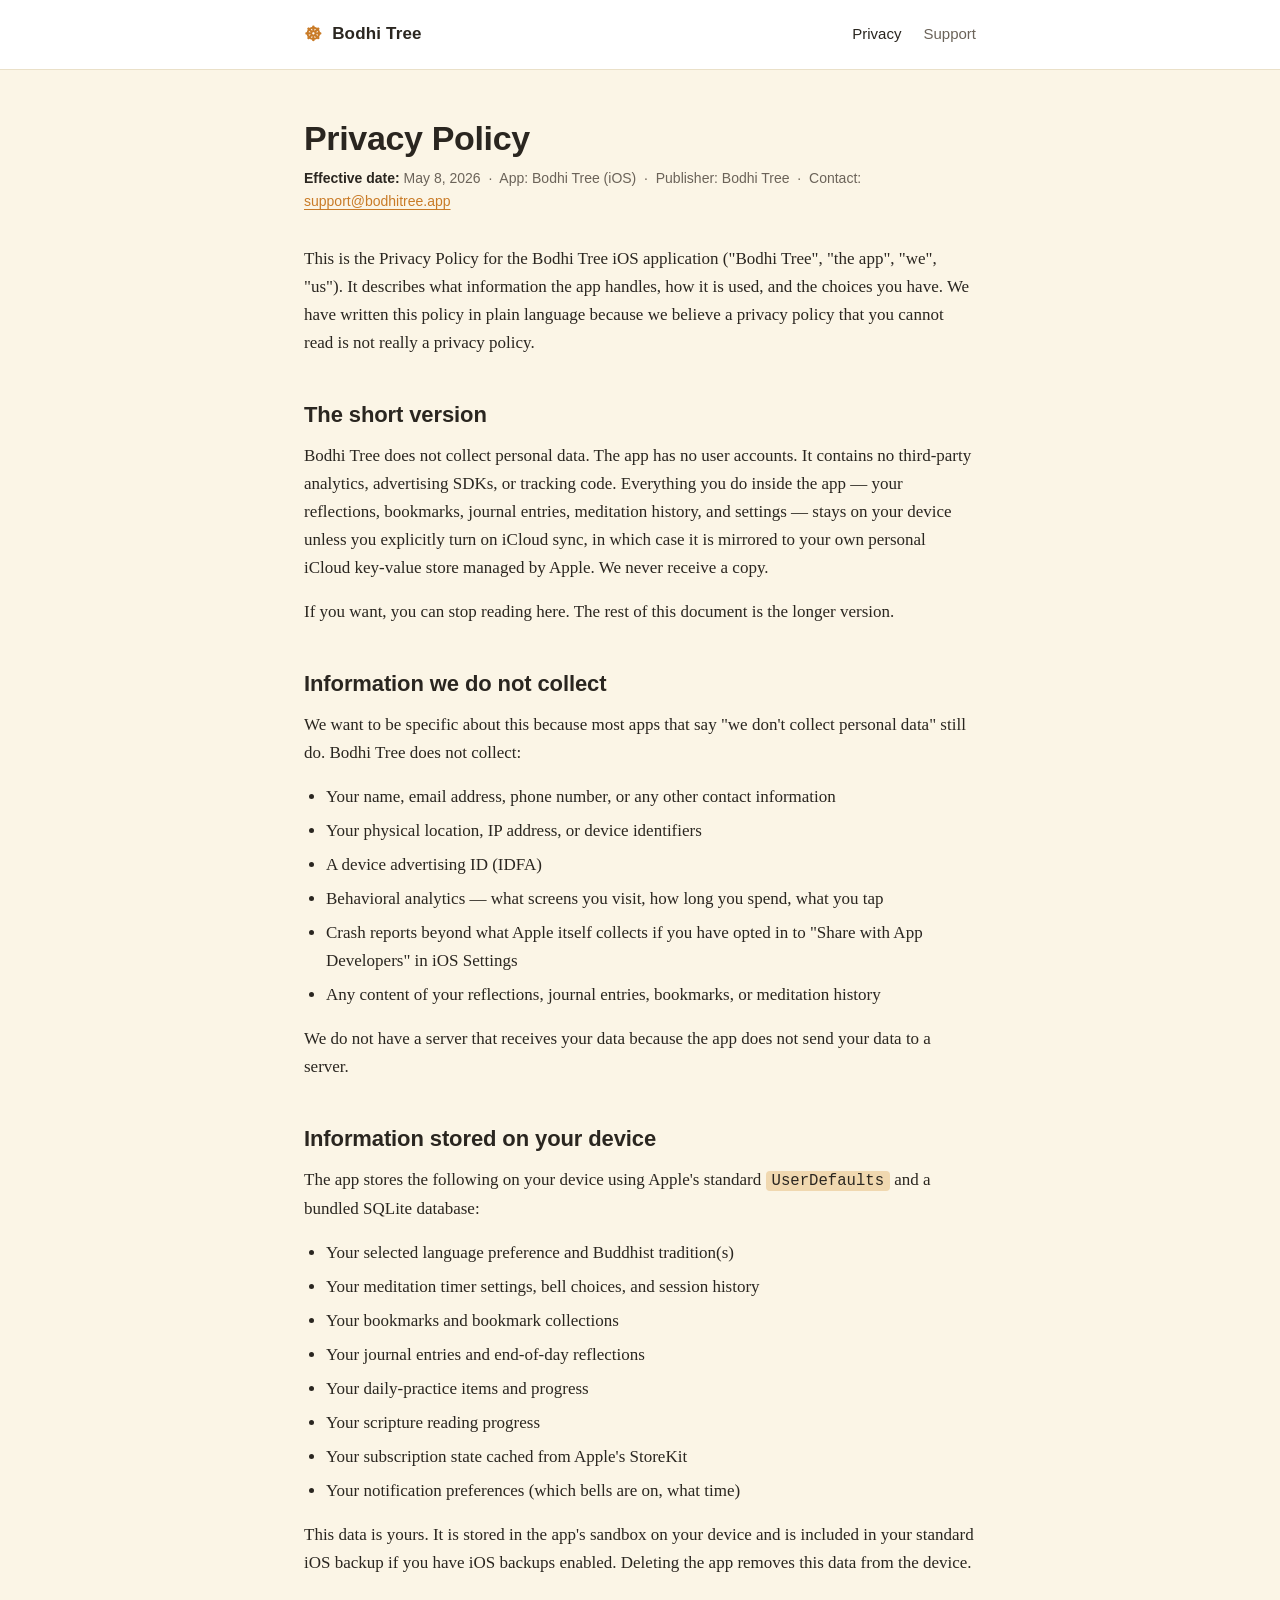
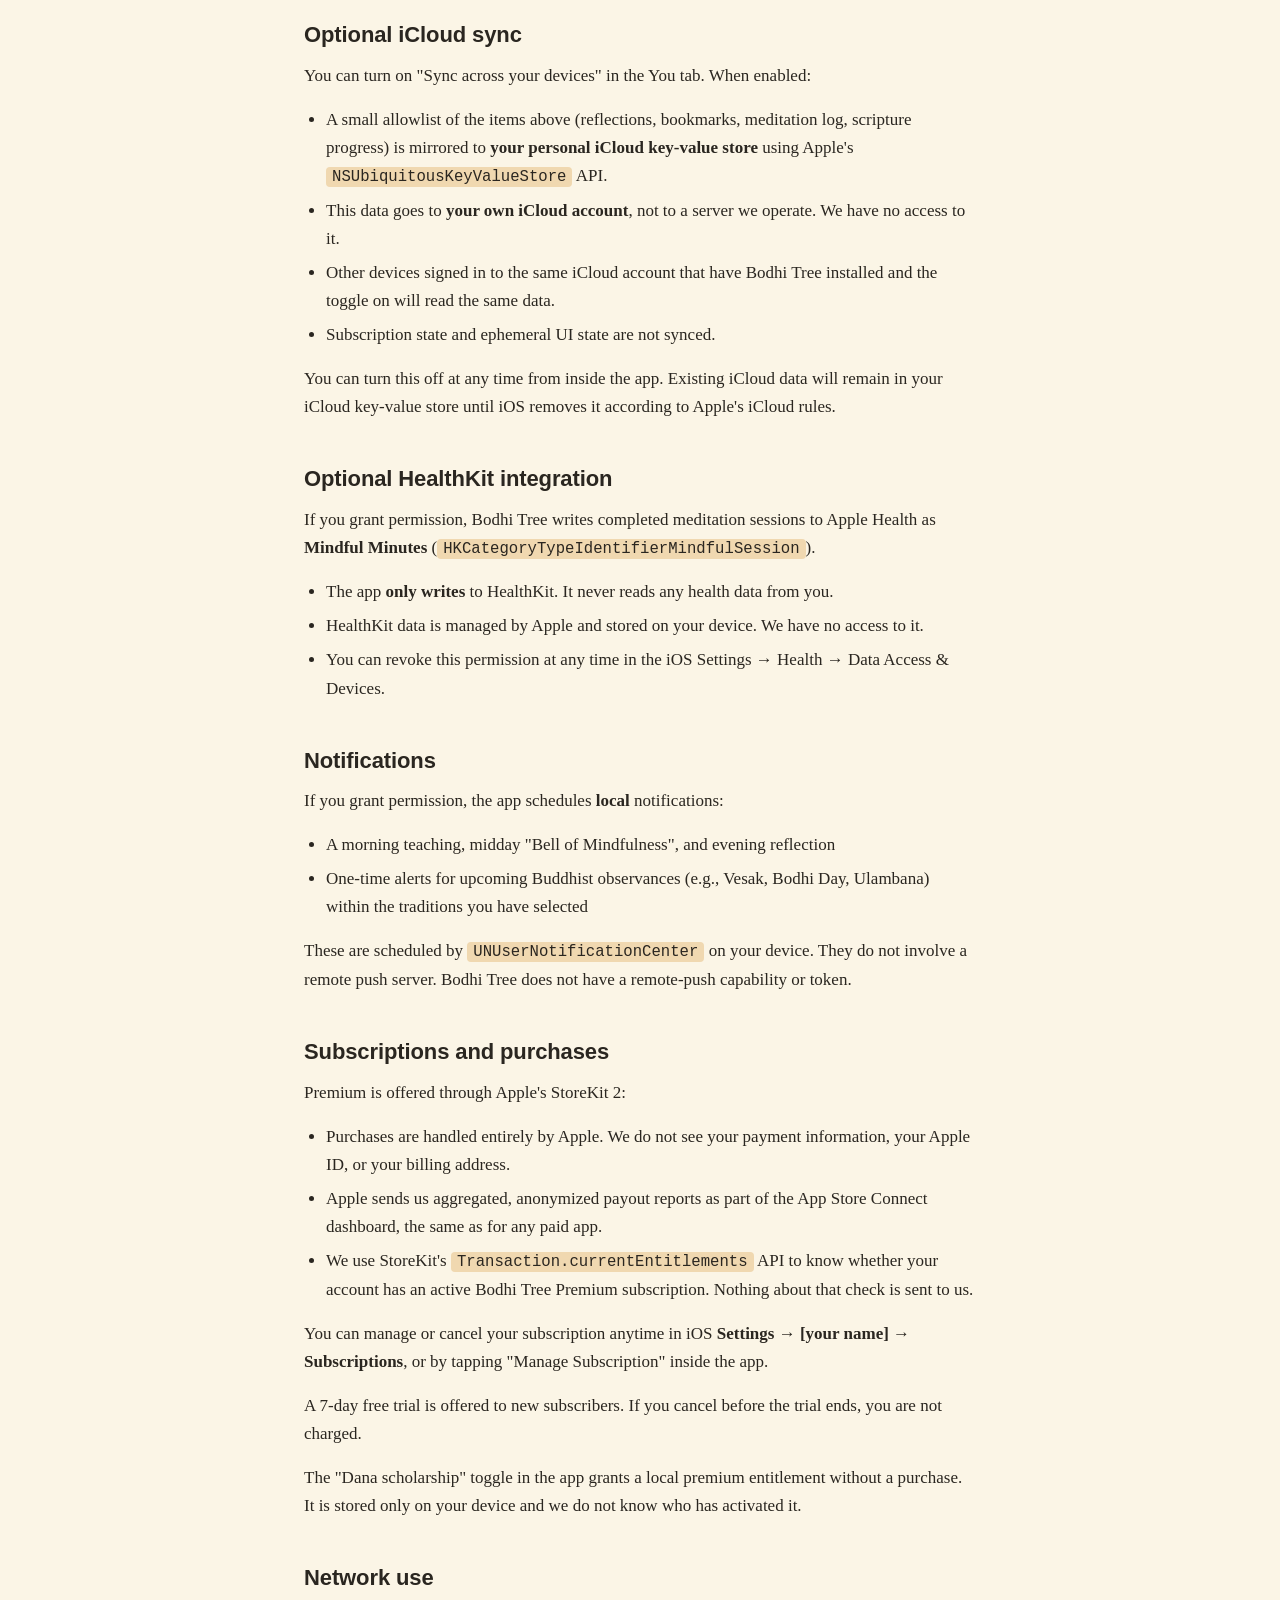
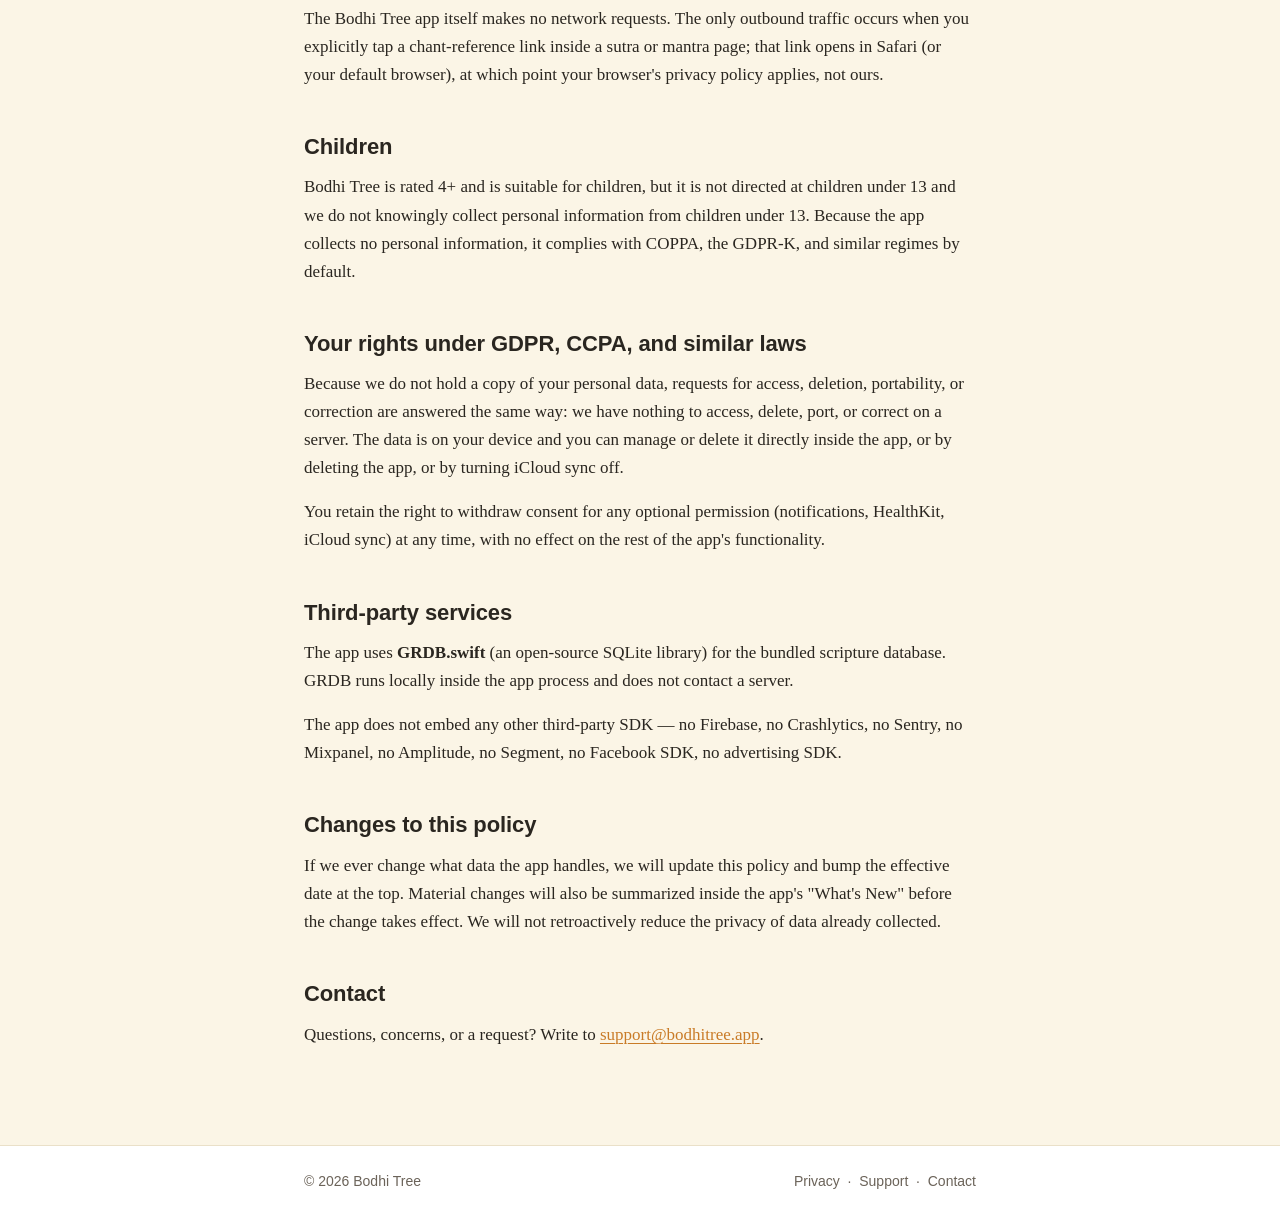
==== privacy/index.html @ f333172a "Initial public site: privacy + support pages" ====
<!DOCTYPE html>
<html lang="en">
<head>
  <meta charset="UTF-8" />
  <meta name="viewport" content="width=device-width, initial-scale=1.0" />
  <title>Privacy Policy — Bodhi Tree</title>
  <meta name="description" content="Bodhi Tree does not collect personal data. Everything you write stays on your device or in your own iCloud account." />
  <link rel="stylesheet" href="../styles.css" />
</head>
<body>
  <header class="site-header">
    <div class="site-header-inner">
      <a class="brand" href="../"><span class="leaf">☸</span> Bodhi Tree</a>
      <nav class="site-nav">
        <a href="../privacy/" class="active">Privacy</a>
        <a href="../support/">Support</a>
      </nav>
    </div>
  </header>

  <main>
    <h1>Privacy Policy</h1>
    <p class="meta"><strong>Effective date:</strong> May 8, 2026 &nbsp;·&nbsp; App: Bodhi Tree (iOS) &nbsp;·&nbsp; Publisher: Bodhi Tree &nbsp;·&nbsp; Contact: <a href="mailto:support@bodhitree.app">support@bodhitree.app</a></p>

    <p>This is the Privacy Policy for the Bodhi Tree iOS application ("Bodhi Tree", "the app", "we", "us"). It describes what information the app handles, how it is used, and the choices you have. We have written this policy in plain language because we believe a privacy policy that you cannot read is not really a privacy policy.</p>

    <h2>The short version</h2>
    <p>Bodhi Tree does not collect personal data. The app has no user accounts. It contains no third-party analytics, advertising SDKs, or tracking code. Everything you do inside the app — your reflections, bookmarks, journal entries, meditation history, and settings — stays on your device unless you explicitly turn on iCloud sync, in which case it is mirrored to your own personal iCloud key-value store managed by Apple. We never receive a copy.</p>
    <p>If you want, you can stop reading here. The rest of this document is the longer version.</p>

    <h2>Information we do not collect</h2>
    <p>We want to be specific about this because most apps that say "we don't collect personal data" still do. Bodhi Tree does not collect:</p>
    <ul>
      <li>Your name, email address, phone number, or any other contact information</li>
      <li>Your physical location, IP address, or device identifiers</li>
      <li>A device advertising ID (IDFA)</li>
      <li>Behavioral analytics — what screens you visit, how long you spend, what you tap</li>
      <li>Crash reports beyond what Apple itself collects if you have opted in to "Share with App Developers" in iOS Settings</li>
      <li>Any content of your reflections, journal entries, bookmarks, or meditation history</li>
    </ul>
    <p>We do not have a server that receives your data because the app does not send your data to a server.</p>

    <h2>Information stored on your device</h2>
    <p>The app stores the following on your device using Apple's standard <code>UserDefaults</code> and a bundled SQLite database:</p>
    <ul>
      <li>Your selected language preference and Buddhist tradition(s)</li>
      <li>Your meditation timer settings, bell choices, and session history</li>
      <li>Your bookmarks and bookmark collections</li>
      <li>Your journal entries and end-of-day reflections</li>
      <li>Your daily-practice items and progress</li>
      <li>Your scripture reading progress</li>
      <li>Your subscription state cached from Apple's StoreKit</li>
      <li>Your notification preferences (which bells are on, what time)</li>
    </ul>
    <p>This data is yours. It is stored in the app's sandbox on your device and is included in your standard iOS backup if you have iOS backups enabled. Deleting the app removes this data from the device.</p>

    <h2>Optional iCloud sync</h2>
    <p>You can turn on "Sync across your devices" in the You tab. When enabled:</p>
    <ul>
      <li>A small allowlist of the items above (reflections, bookmarks, meditation log, scripture progress) is mirrored to <strong>your personal iCloud key-value store</strong> using Apple's <code>NSUbiquitousKeyValueStore</code> API.</li>
      <li>This data goes to <strong>your own iCloud account</strong>, not to a server we operate. We have no access to it.</li>
      <li>Other devices signed in to the same iCloud account that have Bodhi Tree installed and the toggle on will read the same data.</li>
      <li>Subscription state and ephemeral UI state are not synced.</li>
    </ul>
    <p>You can turn this off at any time from inside the app. Existing iCloud data will remain in your iCloud key-value store until iOS removes it according to Apple's iCloud rules.</p>

    <h2>Optional HealthKit integration</h2>
    <p>If you grant permission, Bodhi Tree writes completed meditation sessions to Apple Health as <strong>Mindful Minutes</strong> (<code>HKCategoryTypeIdentifierMindfulSession</code>).</p>
    <ul>
      <li>The app <strong>only writes</strong> to HealthKit. It never reads any health data from you.</li>
      <li>HealthKit data is managed by Apple and stored on your device. We have no access to it.</li>
      <li>You can revoke this permission at any time in the iOS Settings → Health → Data Access &amp; Devices.</li>
    </ul>

    <h2>Notifications</h2>
    <p>If you grant permission, the app schedules <strong>local</strong> notifications:</p>
    <ul>
      <li>A morning teaching, midday "Bell of Mindfulness", and evening reflection</li>
      <li>One-time alerts for upcoming Buddhist observances (e.g., Vesak, Bodhi Day, Ulambana) within the traditions you have selected</li>
    </ul>
    <p>These are scheduled by <code>UNUserNotificationCenter</code> on your device. They do not involve a remote push server. Bodhi Tree does not have a remote-push capability or token.</p>

    <h2>Subscriptions and purchases</h2>
    <p>Premium is offered through Apple's StoreKit 2:</p>
    <ul>
      <li>Purchases are handled entirely by Apple. We do not see your payment information, your Apple ID, or your billing address.</li>
      <li>Apple sends us aggregated, anonymized payout reports as part of the App Store Connect dashboard, the same as for any paid app.</li>
      <li>We use StoreKit's <code>Transaction.currentEntitlements</code> API to know whether your account has an active Bodhi Tree Premium subscription. Nothing about that check is sent to us.</li>
    </ul>
    <p>You can manage or cancel your subscription anytime in iOS <strong>Settings → [your name] → Subscriptions</strong>, or by tapping "Manage Subscription" inside the app.</p>
    <p>A 7-day free trial is offered to new subscribers. If you cancel before the trial ends, you are not charged.</p>
    <p>The "Dana scholarship" toggle in the app grants a local premium entitlement without a purchase. It is stored only on your device and we do not know who has activated it.</p>

    <h2>Network use</h2>
    <p>The Bodhi Tree app itself makes no network requests. The only outbound traffic occurs when you explicitly tap a chant-reference link inside a sutra or mantra page; that link opens in Safari (or your default browser), at which point your browser's privacy policy applies, not ours.</p>

    <h2>Children</h2>
    <p>Bodhi Tree is rated 4+ and is suitable for children, but it is not directed at children under 13 and we do not knowingly collect personal information from children under 13. Because the app collects no personal information, it complies with COPPA, the GDPR-K, and similar regimes by default.</p>

    <h2>Your rights under GDPR, CCPA, and similar laws</h2>
    <p>Because we do not hold a copy of your personal data, requests for access, deletion, portability, or correction are answered the same way: we have nothing to access, delete, port, or correct on a server. The data is on your device and you can manage or delete it directly inside the app, or by deleting the app, or by turning iCloud sync off.</p>
    <p>You retain the right to withdraw consent for any optional permission (notifications, HealthKit, iCloud sync) at any time, with no effect on the rest of the app's functionality.</p>

    <h2>Third-party services</h2>
    <p>The app uses <strong>GRDB.swift</strong> (an open-source SQLite library) for the bundled scripture database. GRDB runs locally inside the app process and does not contact a server.</p>
    <p>The app does not embed any other third-party SDK — no Firebase, no Crashlytics, no Sentry, no Mixpanel, no Amplitude, no Segment, no Facebook SDK, no advertising SDK.</p>

    <h2>Changes to this policy</h2>
    <p>If we ever change what data the app handles, we will update this policy and bump the effective date at the top. Material changes will also be summarized inside the app's "What's New" before the change takes effect. We will not retroactively reduce the privacy of data already collected.</p>

    <h2>Contact</h2>
    <p>Questions, concerns, or a request? Write to <a href="mailto:support@bodhitree.app">support@bodhitree.app</a>.</p>
  </main>

  <footer class="site-footer">
    <div class="site-footer-inner">
      <span>© 2026 Bodhi Tree</span>
      <span>
        <a href="../privacy/">Privacy</a> &nbsp;·&nbsp;
        <a href="../support/">Support</a> &nbsp;·&nbsp;
        <a href="mailto:support@bodhitree.app">Contact</a>
      </span>
    </div>
  </footer>
</body>
</html>
---- styles.css ----
/* Bodhi Tree — site styles
 * Calm, readable, and matched roughly to the app's cream/saffron palette.
 */

:root {
  --bg: #FBF5E6;
  --surface: #FFFFFF;
  --border: #EAE0C8;
  --ink: #2A2620;
  --muted: #6B6359;
  --accent: #C97B27;
  --accent-soft: #F0D8B0;
  --max-width: 720px;
  --radius: 10px;
}

@media (prefers-color-scheme: dark) {
  :root {
    --bg: #1B1814;
    --surface: #25211B;
    --border: #3A342A;
    --ink: #ECE4D0;
    --muted: #B6AC97;
    --accent: #E1A35A;
    --accent-soft: #4A3520;
  }
}

* { box-sizing: border-box; }

html { -webkit-text-size-adjust: 100%; }

body {
  margin: 0;
  background: var(--bg);
  color: var(--ink);
  font-family: "Iowan Old Style", "Source Serif Pro", "Source Serif 4", Georgia, "Times New Roman", serif;
  font-size: 17px;
  line-height: 1.65;
  -webkit-font-smoothing: antialiased;
  text-rendering: optimizeLegibility;
}

.site-header,
.site-footer {
  font-family: -apple-system, BlinkMacSystemFont, "Segoe UI", Helvetica, Arial, sans-serif;
}

.site-header {
  border-bottom: 1px solid var(--border);
  background: var(--surface);
}

.site-header-inner {
  max-width: var(--max-width);
  margin: 0 auto;
  padding: 18px 24px;
  display: flex;
  align-items: center;
  justify-content: space-between;
  gap: 24px;
}

.site-header a.brand {
  color: var(--ink);
  text-decoration: none;
  font-weight: 600;
  font-size: 17px;
  letter-spacing: 0.01em;
  display: inline-flex;
  align-items: center;
  gap: 10px;
}

.site-header a.brand .leaf {
  color: var(--accent);
  font-size: 20px;
}

.site-nav {
  display: flex;
  gap: 22px;
  font-size: 15px;
}

.site-nav a {
  color: var(--muted);
  text-decoration: none;
}

.site-nav a:hover,
.site-nav a.active {
  color: var(--ink);
}

main {
  max-width: var(--max-width);
  margin: 0 auto;
  padding: 48px 24px 80px;
}

main h1 {
  font-family: -apple-system, BlinkMacSystemFont, "Segoe UI", Helvetica, Arial, sans-serif;
  font-weight: 600;
  font-size: 34px;
  line-height: 1.2;
  margin: 0 0 8px;
  letter-spacing: -0.01em;
}

main h2 {
  font-family: -apple-system, BlinkMacSystemFont, "Segoe UI", Helvetica, Arial, sans-serif;
  font-weight: 600;
  font-size: 22px;
  line-height: 1.3;
  margin: 44px 0 12px;
  letter-spacing: -0.005em;
}

main h3 {
  font-family: -apple-system, BlinkMacSystemFont, "Segoe UI", Helvetica, Arial, sans-serif;
  font-weight: 600;
  font-size: 18px;
  margin: 28px 0 8px;
}

main .lede {
  color: var(--muted);
  font-size: 18px;
  margin: 0 0 32px;
}

main .meta {
  color: var(--muted);
  font-size: 14px;
  margin: 8px 0 32px;
  font-family: -apple-system, BlinkMacSystemFont, "Segoe UI", Helvetica, Arial, sans-serif;
}

main p {
  margin: 0 0 16px;
}

main a {
  color: var(--accent);
  text-decoration-thickness: 1px;
  text-underline-offset: 3px;
}

main a:hover {
  text-decoration-thickness: 2px;
}

main strong { color: var(--ink); }

main ul, main ol {
  margin: 0 0 16px;
  padding-left: 22px;
}

main li {
  margin-bottom: 6px;
}

main blockquote {
  margin: 16px 0;
  padding: 12px 18px;
  border-left: 3px solid var(--accent);
  background: var(--surface);
  color: var(--muted);
}

main hr {
  border: none;
  border-top: 1px solid var(--border);
  margin: 36px 0;
}

main code {
  font-family: ui-monospace, SFMono-Regular, "SF Mono", Menlo, monospace;
  font-size: 0.92em;
  background: var(--accent-soft);
  padding: 1px 6px;
  border-radius: 4px;
  color: var(--ink);
}

main pre {
  background: var(--surface);
  border: 1px solid var(--border);
  border-radius: var(--radius);
  padding: 14px 16px;
  overflow-x: auto;
  font-size: 14px;
  line-height: 1.5;
}

main pre code {
  background: transparent;
  padding: 0;
}

main table {
  border-collapse: collapse;
  width: 100%;
  font-size: 15px;
  margin: 16px 0;
  font-family: -apple-system, BlinkMacSystemFont, "Segoe UI", Helvetica, Arial, sans-serif;
}

main th, main td {
  border-bottom: 1px solid var(--border);
  padding: 8px 10px;
  text-align: left;
  vertical-align: top;
}

main th {
  font-weight: 600;
  background: var(--surface);
}

.site-footer {
  border-top: 1px solid var(--border);
  background: var(--surface);
  color: var(--muted);
  font-size: 14px;
}

.site-footer-inner {
  max-width: var(--max-width);
  margin: 0 auto;
  padding: 24px;
  display: flex;
  flex-wrap: wrap;
  gap: 16px;
  justify-content: space-between;
}

.site-footer a {
  color: var(--muted);
  text-decoration: none;
}

.site-footer a:hover { color: var(--ink); }

/* Hero used on the index page */
.hero {
  text-align: left;
  padding: 32px 0 0;
}

.hero .leaf-large {
  font-size: 48px;
  color: var(--accent);
  margin-bottom: 16px;
  display: inline-block;
}

.hero h1 {
  font-size: 42px;
  margin-bottom: 12px;
}

.hero p.lede {
  font-size: 19px;
  margin-bottom: 28px;
  max-width: 560px;
}

.cta-row {
  display: flex;
  flex-wrap: wrap;
  gap: 12px;
  margin: 8px 0 12px;
}

.cta-row a {
  display: inline-flex;
  align-items: center;
  gap: 6px;
  padding: 10px 16px;
  background: var(--accent);
  color: #fff;
  border-radius: var(--radius);
  text-decoration: none;
  font-family: -apple-system, BlinkMacSystemFont, "Segoe UI", Helvetica, Arial, sans-serif;
  font-weight: 500;
  font-size: 15px;
}

.cta-row a.secondary {
  background: transparent;
  color: var(--ink);
  border: 1px solid var(--border);
}

.cta-row a:hover { opacity: 0.92; }

@media (max-width: 480px) {
  main { padding: 32px 20px 60px; }
  main h1 { font-size: 28px; }
  .hero h1 { font-size: 32px; }
  .site-header-inner { padding: 14px 20px; }
  .site-nav { gap: 16px; font-size: 14px; }
}
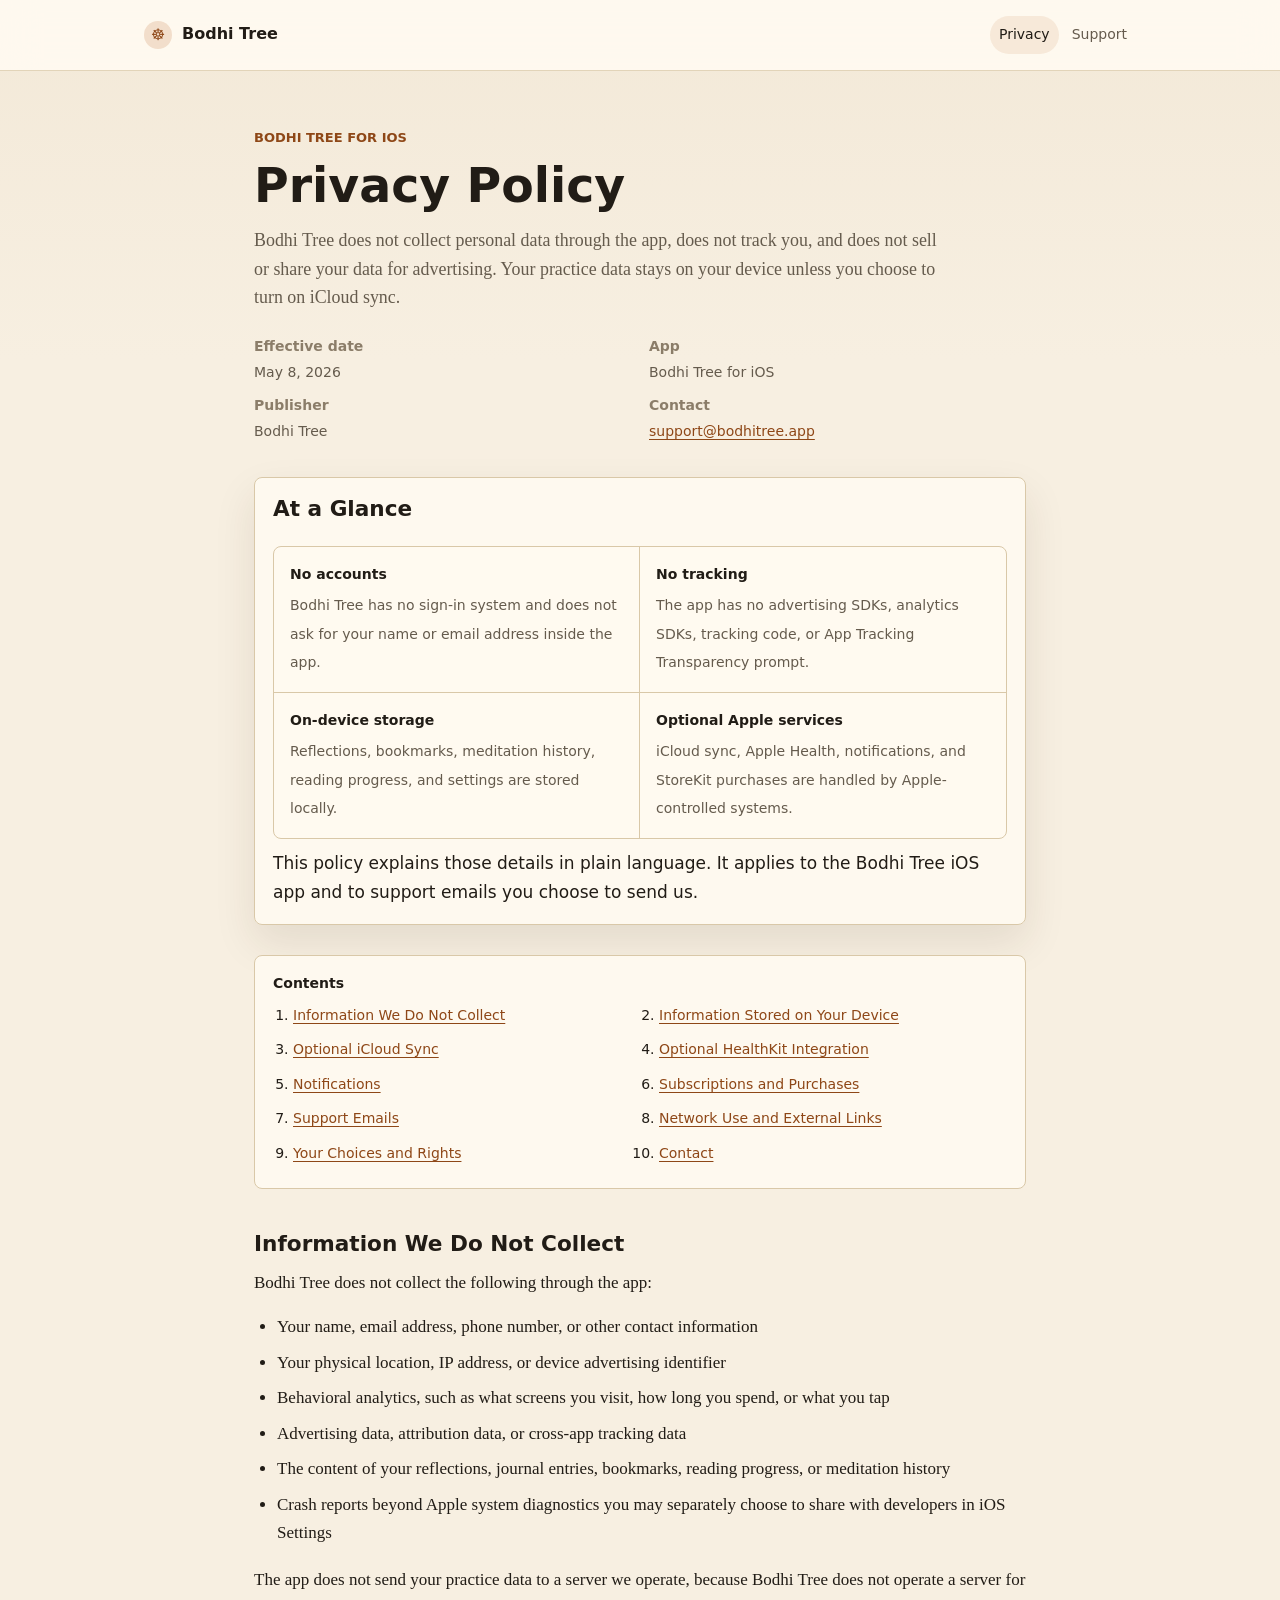
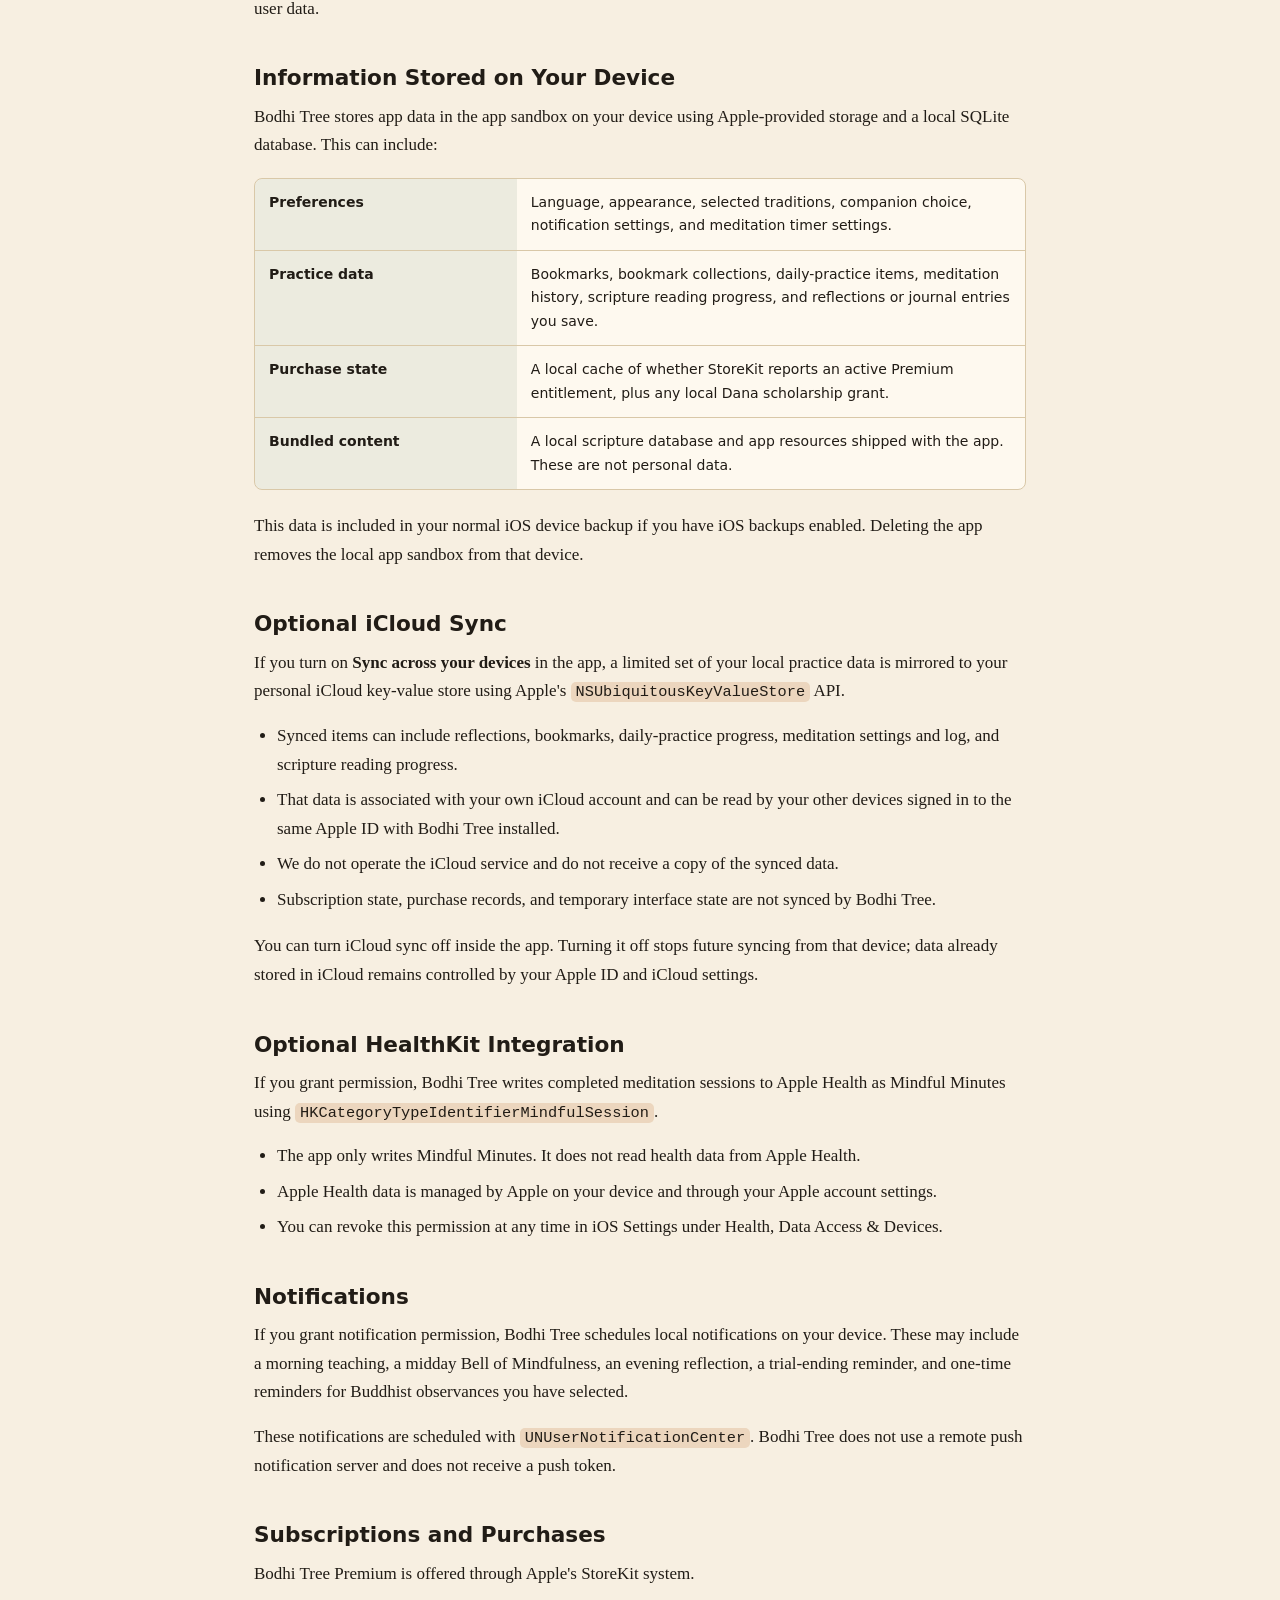
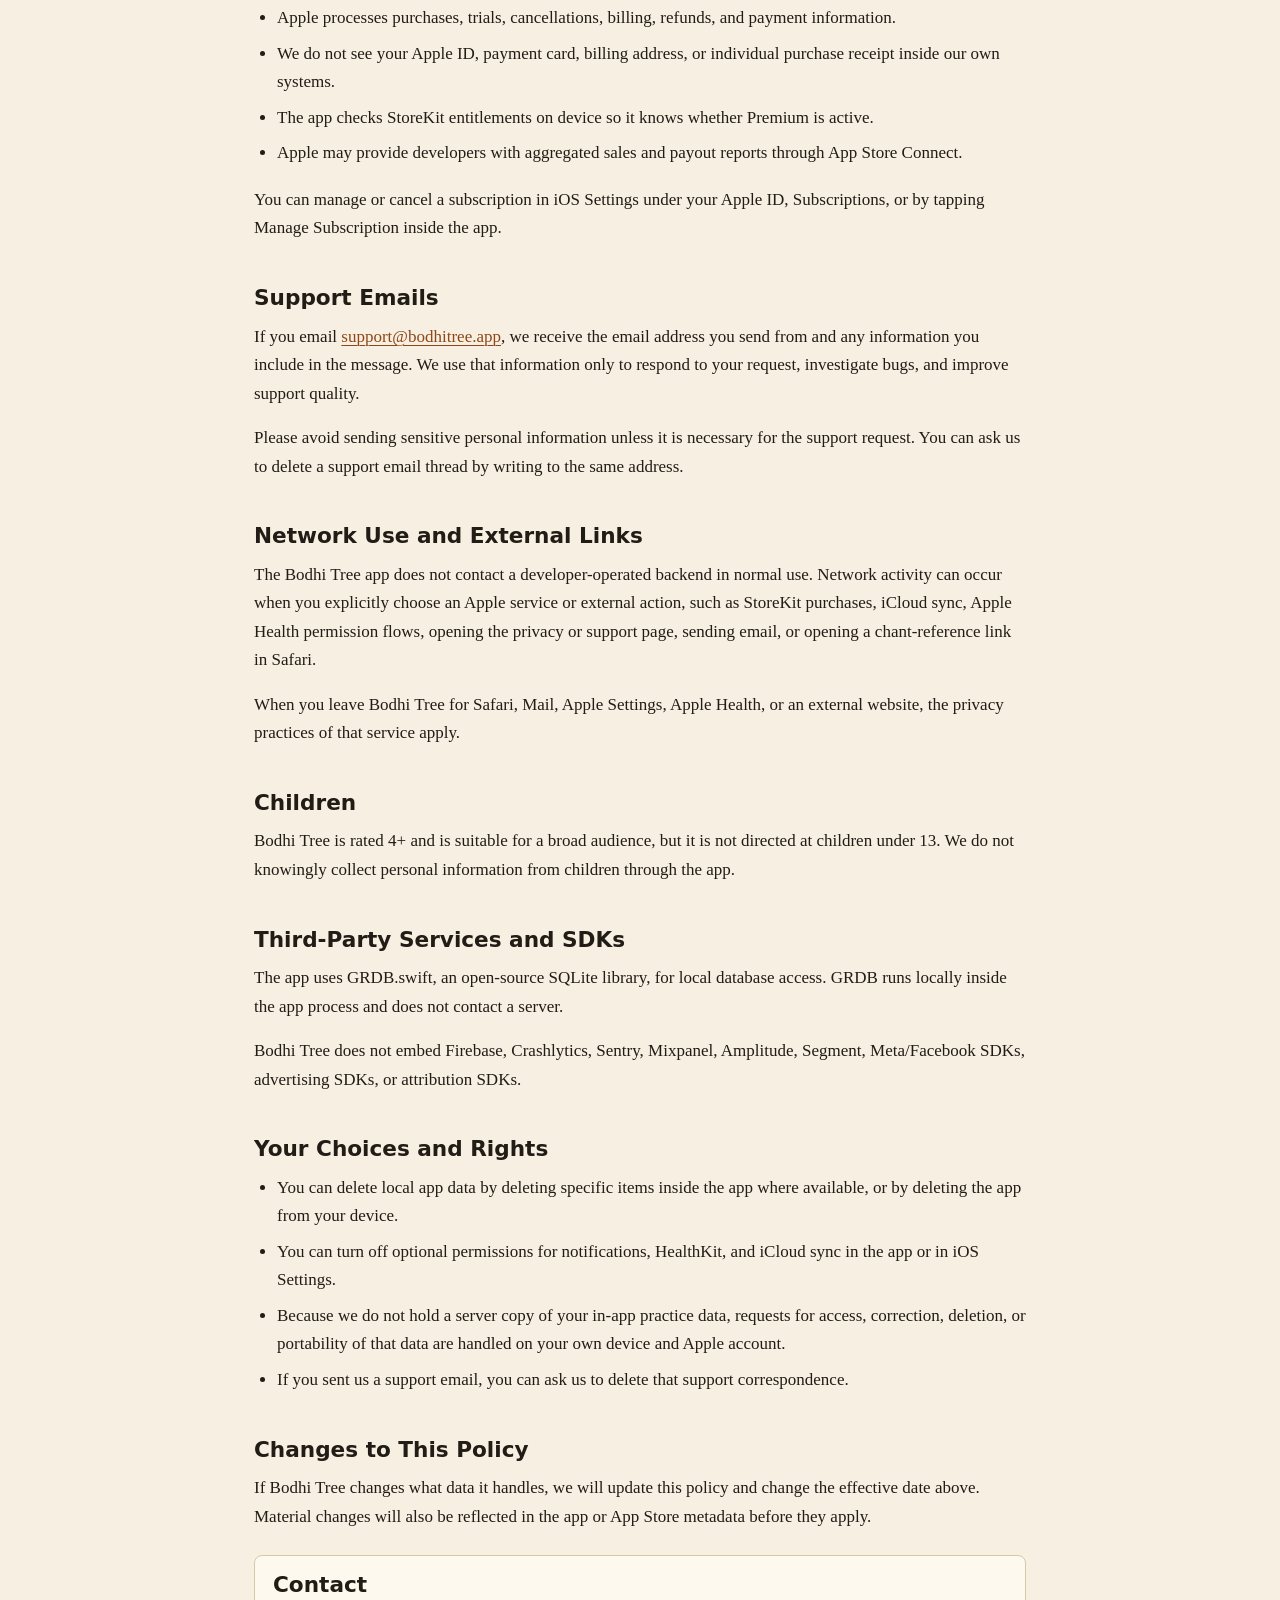
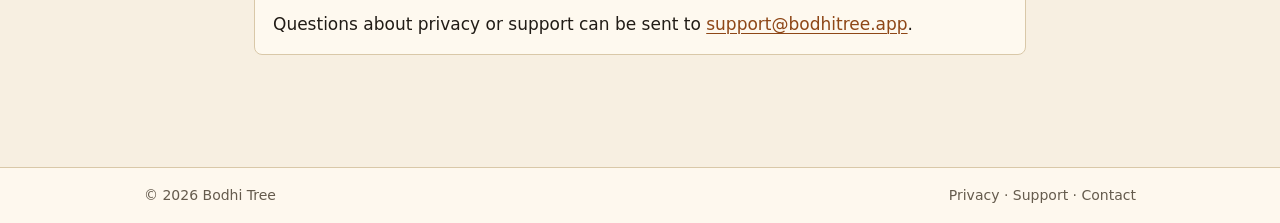
==== commit e4086a00: "Update App Store privacy and support pages" ====
--- a/privacy/index.html
+++ b/privacy/index.html
@@ -4,120 +4,218 @@
   <meta charset="UTF-8" />
   <meta name="viewport" content="width=device-width, initial-scale=1.0" />
   <title>Privacy Policy — Bodhi Tree</title>
-  <meta name="description" content="Bodhi Tree does not collect personal data. Everything you write stays on your device or in your own iCloud account." />
+  <meta name="description" content="Bodhi Tree for iOS does not collect personal data through the app, does not track users, and stores practice data on device unless optional iCloud sync is enabled." />
+  <link rel="canonical" href="https://forestoceanlife.github.io/bodhi-tree/privacy/" />
   <link rel="stylesheet" href="../styles.css" />
 </head>
 <body>
+  <a class="skip-link" href="#content">Skip to content</a>
+
   <header class="site-header">
     <div class="site-header-inner">
-      <a class="brand" href="../"><span class="leaf">☸</span> Bodhi Tree</a>
-      <nav class="site-nav">
-        <a href="../privacy/" class="active">Privacy</a>
+      <a class="brand" href="../" aria-label="Bodhi Tree home"><span class="brand-mark">☸</span> Bodhi Tree</a>
+      <nav class="site-nav" aria-label="Primary">
+        <a href="../privacy/" class="active" aria-current="page">Privacy</a>
         <a href="../support/">Support</a>
       </nav>
     </div>
   </header>
 
-  <main>
-    <h1>Privacy Policy</h1>
-    <p class="meta"><strong>Effective date:</strong> May 8, 2026 &nbsp;·&nbsp; App: Bodhi Tree (iOS) &nbsp;·&nbsp; Publisher: Bodhi Tree &nbsp;·&nbsp; Contact: <a href="mailto:support@bodhitree.app">support@bodhitree.app</a></p>
-
-    <p>This is the Privacy Policy for the Bodhi Tree iOS application ("Bodhi Tree", "the app", "we", "us"). It describes what information the app handles, how it is used, and the choices you have. We have written this policy in plain language because we believe a privacy policy that you cannot read is not really a privacy policy.</p>
-
-    <h2>The short version</h2>
-    <p>Bodhi Tree does not collect personal data. The app has no user accounts. It contains no third-party analytics, advertising SDKs, or tracking code. Everything you do inside the app — your reflections, bookmarks, journal entries, meditation history, and settings — stays on your device unless you explicitly turn on iCloud sync, in which case it is mirrored to your own personal iCloud key-value store managed by Apple. We never receive a copy.</p>
-    <p>If you want, you can stop reading here. The rest of this document is the longer version.</p>
-
-    <h2>Information we do not collect</h2>
-    <p>We want to be specific about this because most apps that say "we don't collect personal data" still do. Bodhi Tree does not collect:</p>
-    <ul>
-      <li>Your name, email address, phone number, or any other contact information</li>
-      <li>Your physical location, IP address, or device identifiers</li>
-      <li>A device advertising ID (IDFA)</li>
-      <li>Behavioral analytics — what screens you visit, how long you spend, what you tap</li>
-      <li>Crash reports beyond what Apple itself collects if you have opted in to "Share with App Developers" in iOS Settings</li>
-      <li>Any content of your reflections, journal entries, bookmarks, or meditation history</li>
-    </ul>
-    <p>We do not have a server that receives your data because the app does not send your data to a server.</p>
-
-    <h2>Information stored on your device</h2>
-    <p>The app stores the following on your device using Apple's standard <code>UserDefaults</code> and a bundled SQLite database:</p>
-    <ul>
-      <li>Your selected language preference and Buddhist tradition(s)</li>
-      <li>Your meditation timer settings, bell choices, and session history</li>
-      <li>Your bookmarks and bookmark collections</li>
-      <li>Your journal entries and end-of-day reflections</li>
-      <li>Your daily-practice items and progress</li>
-      <li>Your scripture reading progress</li>
-      <li>Your subscription state cached from Apple's StoreKit</li>
-      <li>Your notification preferences (which bells are on, what time)</li>
-    </ul>
-    <p>This data is yours. It is stored in the app's sandbox on your device and is included in your standard iOS backup if you have iOS backups enabled. Deleting the app removes this data from the device.</p>
-
-    <h2>Optional iCloud sync</h2>
-    <p>You can turn on "Sync across your devices" in the You tab. When enabled:</p>
-    <ul>
-      <li>A small allowlist of the items above (reflections, bookmarks, meditation log, scripture progress) is mirrored to <strong>your personal iCloud key-value store</strong> using Apple's <code>NSUbiquitousKeyValueStore</code> API.</li>
-      <li>This data goes to <strong>your own iCloud account</strong>, not to a server we operate. We have no access to it.</li>
-      <li>Other devices signed in to the same iCloud account that have Bodhi Tree installed and the toggle on will read the same data.</li>
-      <li>Subscription state and ephemeral UI state are not synced.</li>
-    </ul>
-    <p>You can turn this off at any time from inside the app. Existing iCloud data will remain in your iCloud key-value store until iOS removes it according to Apple's iCloud rules.</p>
-
-    <h2>Optional HealthKit integration</h2>
-    <p>If you grant permission, Bodhi Tree writes completed meditation sessions to Apple Health as <strong>Mindful Minutes</strong> (<code>HKCategoryTypeIdentifierMindfulSession</code>).</p>
-    <ul>
-      <li>The app <strong>only writes</strong> to HealthKit. It never reads any health data from you.</li>
-      <li>HealthKit data is managed by Apple and stored on your device. We have no access to it.</li>
-      <li>You can revoke this permission at any time in the iOS Settings → Health → Data Access &amp; Devices.</li>
-    </ul>
-
-    <h2>Notifications</h2>
-    <p>If you grant permission, the app schedules <strong>local</strong> notifications:</p>
-    <ul>
-      <li>A morning teaching, midday "Bell of Mindfulness", and evening reflection</li>
-      <li>One-time alerts for upcoming Buddhist observances (e.g., Vesak, Bodhi Day, Ulambana) within the traditions you have selected</li>
-    </ul>
-    <p>These are scheduled by <code>UNUserNotificationCenter</code> on your device. They do not involve a remote push server. Bodhi Tree does not have a remote-push capability or token.</p>
-
-    <h2>Subscriptions and purchases</h2>
-    <p>Premium is offered through Apple's StoreKit 2:</p>
-    <ul>
-      <li>Purchases are handled entirely by Apple. We do not see your payment information, your Apple ID, or your billing address.</li>
-      <li>Apple sends us aggregated, anonymized payout reports as part of the App Store Connect dashboard, the same as for any paid app.</li>
-      <li>We use StoreKit's <code>Transaction.currentEntitlements</code> API to know whether your account has an active Bodhi Tree Premium subscription. Nothing about that check is sent to us.</li>
-    </ul>
-    <p>You can manage or cancel your subscription anytime in iOS <strong>Settings → [your name] → Subscriptions</strong>, or by tapping "Manage Subscription" inside the app.</p>
-    <p>A 7-day free trial is offered to new subscribers. If you cancel before the trial ends, you are not charged.</p>
-    <p>The "Dana scholarship" toggle in the app grants a local premium entitlement without a purchase. It is stored only on your device and we do not know who has activated it.</p>
-
-    <h2>Network use</h2>
-    <p>The Bodhi Tree app itself makes no network requests. The only outbound traffic occurs when you explicitly tap a chant-reference link inside a sutra or mantra page; that link opens in Safari (or your default browser), at which point your browser's privacy policy applies, not ours.</p>
-
-    <h2>Children</h2>
-    <p>Bodhi Tree is rated 4+ and is suitable for children, but it is not directed at children under 13 and we do not knowingly collect personal information from children under 13. Because the app collects no personal information, it complies with COPPA, the GDPR-K, and similar regimes by default.</p>
-
-    <h2>Your rights under GDPR, CCPA, and similar laws</h2>
-    <p>Because we do not hold a copy of your personal data, requests for access, deletion, portability, or correction are answered the same way: we have nothing to access, delete, port, or correct on a server. The data is on your device and you can manage or delete it directly inside the app, or by deleting the app, or by turning iCloud sync off.</p>
-    <p>You retain the right to withdraw consent for any optional permission (notifications, HealthKit, iCloud sync) at any time, with no effect on the rest of the app's functionality.</p>
-
-    <h2>Third-party services</h2>
-    <p>The app uses <strong>GRDB.swift</strong> (an open-source SQLite library) for the bundled scripture database. GRDB runs locally inside the app process and does not contact a server.</p>
-    <p>The app does not embed any other third-party SDK — no Firebase, no Crashlytics, no Sentry, no Mixpanel, no Amplitude, no Segment, no Facebook SDK, no advertising SDK.</p>
-
-    <h2>Changes to this policy</h2>
-    <p>If we ever change what data the app handles, we will update this policy and bump the effective date at the top. Material changes will also be summarized inside the app's "What's New" before the change takes effect. We will not retroactively reduce the privacy of data already collected.</p>
-
-    <h2>Contact</h2>
-    <p>Questions, concerns, or a request? Write to <a href="mailto:support@bodhitree.app">support@bodhitree.app</a>.</p>
+  <main id="content">
+    <section class="page-hero" aria-labelledby="privacy-title">
+      <p class="eyebrow">Bodhi Tree for iOS</p>
+      <h1 id="privacy-title">Privacy Policy</h1>
+      <p class="lede">Bodhi Tree does not collect personal data through the app, does not track you, and does not sell or share your data for advertising. Your practice data stays on your device unless you choose to turn on iCloud sync.</p>
+
+      <dl class="meta-list">
+        <div>
+          <dt>Effective date</dt>
+          <dd>May 8, 2026</dd>
+        </div>
+        <div>
+          <dt>App</dt>
+          <dd>Bodhi Tree for iOS</dd>
+        </div>
+        <div>
+          <dt>Publisher</dt>
+          <dd>Bodhi Tree</dd>
+        </div>
+        <div>
+          <dt>Contact</dt>
+          <dd><a href="mailto:support@bodhitree.app">support@bodhitree.app</a></dd>
+        </div>
+      </dl>
+    </section>
+
+    <section class="callout" aria-labelledby="privacy-summary">
+      <h2 id="privacy-summary">At a Glance</h2>
+      <div class="summary-grid">
+        <div class="summary-item">
+          <b>No accounts</b>
+          <span>Bodhi Tree has no sign-in system and does not ask for your name or email address inside the app.</span>
+        </div>
+        <div class="summary-item">
+          <b>No tracking</b>
+          <span>The app has no advertising SDKs, analytics SDKs, tracking code, or App Tracking Transparency prompt.</span>
+        </div>
+        <div class="summary-item">
+          <b>On-device storage</b>
+          <span>Reflections, bookmarks, meditation history, reading progress, and settings are stored locally.</span>
+        </div>
+        <div class="summary-item">
+          <b>Optional Apple services</b>
+          <span>iCloud sync, Apple Health, notifications, and StoreKit purchases are handled by Apple-controlled systems.</span>
+        </div>
+      </div>
+      <p>This policy explains those details in plain language. It applies to the Bodhi Tree iOS app and to support emails you choose to send us.</p>
+    </section>
+
+    <nav class="toc" aria-label="Privacy policy sections">
+      <strong>Contents</strong>
+      <ol>
+        <li><a href="#not-collected">Information We Do Not Collect</a></li>
+        <li><a href="#device-storage">Information Stored on Your Device</a></li>
+        <li><a href="#icloud">Optional iCloud Sync</a></li>
+        <li><a href="#healthkit">Optional HealthKit Integration</a></li>
+        <li><a href="#notifications">Notifications</a></li>
+        <li><a href="#purchases">Subscriptions and Purchases</a></li>
+        <li><a href="#support-email">Support Emails</a></li>
+        <li><a href="#network">Network Use and External Links</a></li>
+        <li><a href="#rights">Your Choices and Rights</a></li>
+        <li><a href="#contact">Contact</a></li>
+      </ol>
+    </nav>
+
+    <section id="not-collected">
+      <h2>Information We Do Not Collect</h2>
+      <p>Bodhi Tree does not collect the following through the app:</p>
+      <ul>
+        <li>Your name, email address, phone number, or other contact information</li>
+        <li>Your physical location, IP address, or device advertising identifier</li>
+        <li>Behavioral analytics, such as what screens you visit, how long you spend, or what you tap</li>
+        <li>Advertising data, attribution data, or cross-app tracking data</li>
+        <li>The content of your reflections, journal entries, bookmarks, reading progress, or meditation history</li>
+        <li>Crash reports beyond Apple system diagnostics you may separately choose to share with developers in iOS Settings</li>
+      </ul>
+      <p>The app does not send your practice data to a server we operate, because Bodhi Tree does not operate a server for user data.</p>
+    </section>
+
+    <section id="device-storage">
+      <h2>Information Stored on Your Device</h2>
+      <p>Bodhi Tree stores app data in the app sandbox on your device using Apple-provided storage and a local SQLite database. This can include:</p>
+      <table class="data-table">
+        <tbody>
+          <tr>
+            <th scope="row">Preferences</th>
+            <td>Language, appearance, selected traditions, companion choice, notification settings, and meditation timer settings.</td>
+          </tr>
+          <tr>
+            <th scope="row">Practice data</th>
+            <td>Bookmarks, bookmark collections, daily-practice items, meditation history, scripture reading progress, and reflections or journal entries you save.</td>
+          </tr>
+          <tr>
+            <th scope="row">Purchase state</th>
+            <td>A local cache of whether StoreKit reports an active Premium entitlement, plus any local Dana scholarship grant.</td>
+          </tr>
+          <tr>
+            <th scope="row">Bundled content</th>
+            <td>A local scripture database and app resources shipped with the app. These are not personal data.</td>
+          </tr>
+        </tbody>
+      </table>
+      <p>This data is included in your normal iOS device backup if you have iOS backups enabled. Deleting the app removes the local app sandbox from that device.</p>
+    </section>
+
+    <section id="icloud">
+      <h2>Optional iCloud Sync</h2>
+      <p>If you turn on <strong>Sync across your devices</strong> in the app, a limited set of your local practice data is mirrored to your personal iCloud key-value store using Apple's <code>NSUbiquitousKeyValueStore</code> API.</p>
+      <ul>
+        <li>Synced items can include reflections, bookmarks, daily-practice progress, meditation settings and log, and scripture reading progress.</li>
+        <li>That data is associated with your own iCloud account and can be read by your other devices signed in to the same Apple ID with Bodhi Tree installed.</li>
+        <li>We do not operate the iCloud service and do not receive a copy of the synced data.</li>
+        <li>Subscription state, purchase records, and temporary interface state are not synced by Bodhi Tree.</li>
+      </ul>
+      <p>You can turn iCloud sync off inside the app. Turning it off stops future syncing from that device; data already stored in iCloud remains controlled by your Apple ID and iCloud settings.</p>
+    </section>
+
+    <section id="healthkit">
+      <h2>Optional HealthKit Integration</h2>
+      <p>If you grant permission, Bodhi Tree writes completed meditation sessions to Apple Health as Mindful Minutes using <code>HKCategoryTypeIdentifierMindfulSession</code>.</p>
+      <ul>
+        <li>The app only writes Mindful Minutes. It does not read health data from Apple Health.</li>
+        <li>Apple Health data is managed by Apple on your device and through your Apple account settings.</li>
+        <li>You can revoke this permission at any time in iOS Settings under Health, Data Access &amp; Devices.</li>
+      </ul>
+    </section>
+
+    <section id="notifications">
+      <h2>Notifications</h2>
+      <p>If you grant notification permission, Bodhi Tree schedules local notifications on your device. These may include a morning teaching, a midday Bell of Mindfulness, an evening reflection, a trial-ending reminder, and one-time reminders for Buddhist observances you have selected.</p>
+      <p>These notifications are scheduled with <code>UNUserNotificationCenter</code>. Bodhi Tree does not use a remote push notification server and does not receive a push token.</p>
+    </section>
+
+    <section id="purchases">
+      <h2>Subscriptions and Purchases</h2>
+      <p>Bodhi Tree Premium is offered through Apple's StoreKit system.</p>
+      <ul>
+        <li>Apple processes purchases, trials, cancellations, billing, refunds, and payment information.</li>
+        <li>We do not see your Apple ID, payment card, billing address, or individual purchase receipt inside our own systems.</li>
+        <li>The app checks StoreKit entitlements on device so it knows whether Premium is active.</li>
+        <li>Apple may provide developers with aggregated sales and payout reports through App Store Connect.</li>
+      </ul>
+      <p>You can manage or cancel a subscription in iOS Settings under your Apple ID, Subscriptions, or by tapping Manage Subscription inside the app.</p>
+    </section>
+
+    <section id="support-email">
+      <h2>Support Emails</h2>
+      <p>If you email <a href="mailto:support@bodhitree.app">support@bodhitree.app</a>, we receive the email address you send from and any information you include in the message. We use that information only to respond to your request, investigate bugs, and improve support quality.</p>
+      <p>Please avoid sending sensitive personal information unless it is necessary for the support request. You can ask us to delete a support email thread by writing to the same address.</p>
+    </section>
+
+    <section id="network">
+      <h2>Network Use and External Links</h2>
+      <p>The Bodhi Tree app does not contact a developer-operated backend in normal use. Network activity can occur when you explicitly choose an Apple service or external action, such as StoreKit purchases, iCloud sync, Apple Health permission flows, opening the privacy or support page, sending email, or opening a chant-reference link in Safari.</p>
+      <p>When you leave Bodhi Tree for Safari, Mail, Apple Settings, Apple Health, or an external website, the privacy practices of that service apply.</p>
+    </section>
+
+    <section id="children">
+      <h2>Children</h2>
+      <p>Bodhi Tree is rated 4+ and is suitable for a broad audience, but it is not directed at children under 13. We do not knowingly collect personal information from children through the app.</p>
+    </section>
+
+    <section id="third-parties">
+      <h2>Third-Party Services and SDKs</h2>
+      <p>The app uses GRDB.swift, an open-source SQLite library, for local database access. GRDB runs locally inside the app process and does not contact a server.</p>
+      <p>Bodhi Tree does not embed Firebase, Crashlytics, Sentry, Mixpanel, Amplitude, Segment, Meta/Facebook SDKs, advertising SDKs, or attribution SDKs.</p>
+    </section>
+
+    <section id="rights">
+      <h2>Your Choices and Rights</h2>
+      <ul>
+        <li>You can delete local app data by deleting specific items inside the app where available, or by deleting the app from your device.</li>
+        <li>You can turn off optional permissions for notifications, HealthKit, and iCloud sync in the app or in iOS Settings.</li>
+        <li>Because we do not hold a server copy of your in-app practice data, requests for access, correction, deletion, or portability of that data are handled on your own device and Apple account.</li>
+        <li>If you sent us a support email, you can ask us to delete that support correspondence.</li>
+      </ul>
+    </section>
+
+    <section id="changes">
+      <h2>Changes to This Policy</h2>
+      <p>If Bodhi Tree changes what data it handles, we will update this policy and change the effective date above. Material changes will also be reflected in the app or App Store metadata before they apply.</p>
+    </section>
+
+    <section id="contact" class="page-note">
+      <h2>Contact</h2>
+      <p>Questions about privacy or support can be sent to <a href="mailto:support@bodhitree.app">support@bodhitree.app</a>.</p>
+    </section>
   </main>
 
   <footer class="site-footer">
     <div class="site-footer-inner">
       <span>© 2026 Bodhi Tree</span>
       <span>
-        <a href="../privacy/">Privacy</a> &nbsp;·&nbsp;
-        <a href="../support/">Support</a> &nbsp;·&nbsp;
+        <a href="../privacy/">Privacy</a> ·
+        <a href="../support/">Support</a> ·
         <a href="mailto:support@bodhitree.app">Contact</a>
       </span>
     </div>
--- a/styles.css
+++ b/styles.css
@@ -1,240 +1,477 @@
-/* Bodhi Tree — site styles
- * Calm, readable, and matched roughly to the app's cream/saffron palette.
+/* Bodhi Tree public site
+ * Plain, calm pages for App Store metadata, support, and privacy review.
  */
 
 :root {
-  --bg: #FBF5E6;
-  --surface: #FFFFFF;
-  --border: #EAE0C8;
-  --ink: #2A2620;
-  --muted: #6B6359;
-  --accent: #C97B27;
-  --accent-soft: #F0D8B0;
-  --max-width: 720px;
-  --radius: 10px;
+  color-scheme: light dark;
+  --bg: #f7efe1;
+  --bg-alt: #efe3cf;
+  --surface: #fffaf1;
+  --surface-strong: #fffdf7;
+  --border: #d9c8a8;
+  --ink: #211c16;
+  --muted: #655b4d;
+  --faint: #8b7d69;
+  --saffron: #b7651f;
+  --saffron-strong: #8e4717;
+  --sage: #4d6b55;
+  --indigo: #393b61;
+  --lotus: #99566a;
+  --focus: #2458c7;
+  --max-width: 820px;
+  --wide-width: 1040px;
+  --radius: 8px;
+  --shadow: 0 18px 42px rgb(56 39 19 / 0.10);
 }
 
 @media (prefers-color-scheme: dark) {
   :root {
-    --bg: #1B1814;
-    --surface: #25211B;
-    --border: #3A342A;
-    --ink: #ECE4D0;
-    --muted: #B6AC97;
-    --accent: #E1A35A;
-    --accent-soft: #4A3520;
-  }
-}
-
-* { box-sizing: border-box; }
-
-html { -webkit-text-size-adjust: 100%; }
+    --bg: #171411;
+    --bg-alt: #201b16;
+    --surface: #211d18;
+    --surface-strong: #28231d;
+    --border: #40382c;
+    --ink: #f1e8d5;
+    --muted: #c4b69d;
+    --faint: #978a77;
+    --saffron: #e2a15d;
+    --saffron-strong: #f1bc7a;
+    --sage: #8cad92;
+    --indigo: #a8acd8;
+    --lotus: #d59aab;
+    --focus: #8fb4ff;
+    --shadow: 0 18px 42px rgb(0 0 0 / 0.28);
+  }
+}
+
+* {
+  box-sizing: border-box;
+}
+
+html {
+  -webkit-text-size-adjust: 100%;
+  scroll-behavior: smooth;
+}
 
 body {
   margin: 0;
-  background: var(--bg);
-  color: var(--ink);
-  font-family: "Iowan Old Style", "Source Serif Pro", "Source Serif 4", Georgia, "Times New Roman", serif;
+  background:
+    linear-gradient(180deg, color-mix(in srgb, var(--bg-alt) 52%, transparent), transparent 360px),
+    var(--bg);
+  color: var(--ink);
+  font-family: "Iowan Old Style", "Palatino Linotype", Palatino, Georgia, "Times New Roman", serif;
   font-size: 17px;
-  line-height: 1.65;
+  line-height: 1.68;
   -webkit-font-smoothing: antialiased;
   text-rendering: optimizeLegibility;
 }
 
+body,
+button,
+input,
+textarea {
+  letter-spacing: 0;
+}
+
+img,
+svg {
+  max-width: 100%;
+}
+
+.skip-link {
+  position: absolute;
+  left: 12px;
+  top: 12px;
+  z-index: 10;
+  transform: translateY(-140%);
+  padding: 8px 12px;
+  background: var(--surface-strong);
+  color: var(--ink);
+  border: 1px solid var(--border);
+  border-radius: var(--radius);
+  font-family: ui-sans-serif, system-ui, -apple-system, BlinkMacSystemFont, "Segoe UI", sans-serif;
+}
+
+.skip-link:focus {
+  transform: translateY(0);
+}
+
 .site-header,
-.site-footer {
-  font-family: -apple-system, BlinkMacSystemFont, "Segoe UI", Helvetica, Arial, sans-serif;
+.site-footer,
+.eyebrow,
+.meta-list,
+.toc,
+.summary-grid,
+.support-actions,
+.button-link,
+.contact-card,
+.data-table,
+.callout,
+.page-note {
+  font-family: ui-sans-serif, system-ui, -apple-system, BlinkMacSystemFont, "Segoe UI", sans-serif;
 }
 
 .site-header {
-  border-bottom: 1px solid var(--border);
-  background: var(--surface);
-}
-
-.site-header-inner {
-  max-width: var(--max-width);
+  position: sticky;
+  top: 0;
+  z-index: 5;
+  border-bottom: 1px solid color-mix(in srgb, var(--border) 76%, transparent);
+  background: color-mix(in srgb, var(--surface) 92%, transparent);
+  backdrop-filter: blur(18px);
+}
+
+.site-header-inner,
+.site-footer-inner {
+  max-width: var(--wide-width);
   margin: 0 auto;
-  padding: 18px 24px;
+  padding: 16px 24px;
   display: flex;
   align-items: center;
   justify-content: space-between;
-  gap: 24px;
-}
-
-.site-header a.brand {
+  gap: 20px;
+}
+
+.brand {
   color: var(--ink);
   text-decoration: none;
-  font-weight: 600;
-  font-size: 17px;
-  letter-spacing: 0.01em;
+  font-weight: 700;
+  font-size: 16px;
   display: inline-flex;
   align-items: center;
   gap: 10px;
 }
 
-.site-header a.brand .leaf {
-  color: var(--accent);
-  font-size: 20px;
+.brand-mark {
+  width: 28px;
+  height: 28px;
+  border-radius: 50%;
+  display: inline-grid;
+  place-items: center;
+  background: color-mix(in srgb, var(--saffron) 18%, transparent);
+  color: var(--saffron-strong);
+  font-size: 16px;
+  line-height: 1;
 }
 
 .site-nav {
   display: flex;
-  gap: 22px;
-  font-size: 15px;
+  align-items: center;
+  gap: 4px;
+  font-size: 14px;
 }
 
 .site-nav a {
   color: var(--muted);
   text-decoration: none;
+  padding: 7px 9px;
+  border-radius: 999px;
 }
 
 .site-nav a:hover,
 .site-nav a.active {
   color: var(--ink);
+  background: color-mix(in srgb, var(--saffron) 11%, transparent);
 }
 
 main {
   max-width: var(--max-width);
   margin: 0 auto;
-  padding: 48px 24px 80px;
-}
-
-main h1 {
-  font-family: -apple-system, BlinkMacSystemFont, "Segoe UI", Helvetica, Arial, sans-serif;
-  font-weight: 600;
-  font-size: 34px;
-  line-height: 1.2;
-  margin: 0 0 8px;
-  letter-spacing: -0.01em;
-}
-
-main h2 {
-  font-family: -apple-system, BlinkMacSystemFont, "Segoe UI", Helvetica, Arial, sans-serif;
-  font-weight: 600;
-  font-size: 22px;
-  line-height: 1.3;
-  margin: 44px 0 12px;
-  letter-spacing: -0.005em;
-}
-
-main h3 {
-  font-family: -apple-system, BlinkMacSystemFont, "Segoe UI", Helvetica, Arial, sans-serif;
-  font-weight: 600;
-  font-size: 18px;
+  padding: 56px 24px 88px;
+}
+
+.page-hero {
+  margin-bottom: 34px;
+}
+
+.eyebrow {
+  margin: 0 0 10px;
+  color: var(--saffron-strong);
+  font-size: 13px;
+  font-weight: 750;
+  text-transform: uppercase;
+}
+
+h1,
+h2,
+h3 {
+  font-family: ui-sans-serif, system-ui, -apple-system, BlinkMacSystemFont, "Segoe UI", sans-serif;
+  color: var(--ink);
+  line-height: 1.18;
+}
+
+h1 {
+  font-size: clamp(2.25rem, 2rem + 1.2vw, 3.1rem);
+  font-weight: 760;
+  margin: 0 0 12px;
+}
+
+h2 {
+  font-size: 1.35rem;
+  font-weight: 740;
+  margin: 42px 0 12px;
+}
+
+h3 {
+  font-size: 1.04rem;
+  font-weight: 720;
   margin: 28px 0 8px;
 }
 
-main .lede {
+p {
+  margin: 0 0 16px;
+}
+
+.lede {
+  max-width: 690px;
   color: var(--muted);
-  font-size: 18px;
-  margin: 0 0 32px;
-}
-
-main .meta {
-  color: var(--muted);
-  font-size: 14px;
-  margin: 8px 0 32px;
-  font-family: -apple-system, BlinkMacSystemFont, "Segoe UI", Helvetica, Arial, sans-serif;
-}
-
-main p {
-  margin: 0 0 16px;
-}
-
-main a {
-  color: var(--accent);
+  font-size: 1.12rem;
+  line-height: 1.58;
+}
+
+a {
+  color: var(--saffron-strong);
   text-decoration-thickness: 1px;
   text-underline-offset: 3px;
 }
 
-main a:hover {
+a:hover {
   text-decoration-thickness: 2px;
 }
 
-main strong { color: var(--ink); }
-
-main ul, main ol {
-  margin: 0 0 16px;
-  padding-left: 22px;
-}
-
-main li {
-  margin-bottom: 6px;
-}
-
-main blockquote {
-  margin: 16px 0;
-  padding: 12px 18px;
-  border-left: 3px solid var(--accent);
-  background: var(--surface);
+a:focus-visible,
+button:focus-visible {
+  outline: 3px solid color-mix(in srgb, var(--focus) 62%, transparent);
+  outline-offset: 3px;
+}
+
+strong {
+  color: var(--ink);
+}
+
+ul,
+ol {
+  margin: 0 0 18px;
+  padding-left: 23px;
+}
+
+li {
+  margin-bottom: 7px;
+}
+
+code {
+  font-family: ui-monospace, SFMono-Regular, "SF Mono", Menlo, Consolas, monospace;
+  font-size: 0.9em;
+  background: color-mix(in srgb, var(--saffron) 18%, transparent);
+  padding: 1px 5px;
+  border-radius: 5px;
+  color: var(--ink);
+}
+
+hr {
+  border: 0;
+  border-top: 1px solid var(--border);
+  margin: 38px 0;
+}
+
+.meta-list {
+  display: grid;
+  grid-template-columns: repeat(2, minmax(0, 1fr));
+  gap: 10px 18px;
+  margin: 24px 0 0;
   color: var(--muted);
-}
-
-main hr {
-  border: none;
-  border-top: 1px solid var(--border);
-  margin: 36px 0;
-}
-
-main code {
-  font-family: ui-monospace, SFMono-Regular, "SF Mono", Menlo, monospace;
-  font-size: 0.92em;
-  background: var(--accent-soft);
-  padding: 1px 6px;
-  border-radius: 4px;
-  color: var(--ink);
-}
-
-main pre {
-  background: var(--surface);
+  font-size: 14px;
+}
+
+.meta-list div {
+  min-width: 0;
+}
+
+.meta-list dt {
+  color: var(--faint);
+  font-weight: 700;
+}
+
+.meta-list dd {
+  margin: 2px 0 0;
+}
+
+.callout,
+.contact-card,
+.page-note,
+.toc,
+.summary-grid,
+.data-table {
   border: 1px solid var(--border);
   border-radius: var(--radius);
-  padding: 14px 16px;
-  overflow-x: auto;
-  font-size: 14px;
-  line-height: 1.5;
-}
-
-main pre code {
-  background: transparent;
-  padding: 0;
-}
-
-main table {
-  border-collapse: collapse;
+  background: color-mix(in srgb, var(--surface) 94%, transparent);
+}
+
+.callout {
+  padding: 18px;
+  box-shadow: var(--shadow);
+}
+
+.callout h2,
+.contact-card h2,
+.page-note h2 {
+  margin-top: 0;
+}
+
+.callout p:last-child,
+.contact-card p:last-child,
+.page-note p:last-child {
+  margin-bottom: 0;
+}
+
+.summary-grid {
+  display: grid;
+  grid-template-columns: repeat(2, minmax(0, 1fr));
+  gap: 0;
+  overflow: hidden;
+  margin: 24px 0 10px;
+}
+
+.summary-item {
+  padding: 16px;
+  border-right: 1px solid var(--border);
+  border-bottom: 1px solid var(--border);
+}
+
+.summary-item:nth-child(2n) {
+  border-right: 0;
+}
+
+.summary-item:nth-last-child(-n + 2) {
+  border-bottom: 0;
+}
+
+.summary-item b {
+  display: block;
+  margin-bottom: 4px;
+  font-size: 14px;
+  color: var(--ink);
+}
+
+.summary-item span {
+  color: var(--muted);
+  font-size: 14px;
+  line-height: 1.45;
+}
+
+.toc {
+  padding: 16px 18px;
+  margin: 30px 0 8px;
+}
+
+.toc strong {
+  display: block;
+  margin-bottom: 8px;
+  font-size: 14px;
+}
+
+.toc ol {
+  display: grid;
+  grid-template-columns: repeat(2, minmax(0, 1fr));
+  gap: 4px 18px;
+  margin: 0;
+  padding-left: 20px;
+  font-size: 14px;
+}
+
+.data-table {
+  border-collapse: separate;
+  border-spacing: 0;
   width: 100%;
-  font-size: 15px;
-  margin: 16px 0;
-  font-family: -apple-system, BlinkMacSystemFont, "Segoe UI", Helvetica, Arial, sans-serif;
-}
-
-main th, main td {
-  border-bottom: 1px solid var(--border);
-  padding: 8px 10px;
+  overflow: hidden;
+  margin: 18px 0 22px;
+  font-size: 14px;
+}
+
+.data-table th,
+.data-table td {
   text-align: left;
   vertical-align: top;
-}
-
-main th {
-  font-weight: 600;
-  background: var(--surface);
+  padding: 12px 14px;
+  border-bottom: 1px solid var(--border);
+}
+
+.data-table tr:last-child th,
+.data-table tr:last-child td {
+  border-bottom: 0;
+}
+
+.data-table th {
+  width: 34%;
+  color: var(--ink);
+  background: color-mix(in srgb, var(--sage) 10%, transparent);
+}
+
+.contact-card {
+  padding: 20px;
+  margin: 26px 0 28px;
+  box-shadow: var(--shadow);
+}
+
+.support-actions {
+  display: flex;
+  flex-wrap: wrap;
+  gap: 10px;
+  margin-top: 16px;
+}
+
+.button-link {
+  min-height: 44px;
+  display: inline-flex;
+  align-items: center;
+  justify-content: center;
+  padding: 10px 15px;
+  border-radius: var(--radius);
+  border: 1px solid var(--border);
+  color: var(--ink);
+  background: var(--surface-strong);
+  text-decoration: none;
+  font-weight: 720;
+  font-size: 14px;
+}
+
+.button-link.primary {
+  border-color: color-mix(in srgb, var(--saffron) 38%, var(--border));
+  background: var(--saffron-strong);
+  color: #fffaf1;
+}
+
+.button-link:hover {
+  transform: translateY(-1px);
+  text-decoration: none;
+}
+
+.page-note {
+  padding: 16px 18px;
+  margin: 24px 0;
+}
+
+.compact-list {
+  margin-bottom: 0;
+}
+
+.question-list h3 {
+  padding-top: 8px;
+  border-top: 1px solid color-mix(in srgb, var(--border) 68%, transparent);
+}
+
+.question-list h3:first-child {
+  border-top: 0;
 }
 
 .site-footer {
   border-top: 1px solid var(--border);
-  background: var(--surface);
+  background: color-mix(in srgb, var(--surface) 88%, transparent);
   color: var(--muted);
   font-size: 14px;
 }
 
 .site-footer-inner {
-  max-width: var(--max-width);
-  margin: 0 auto;
-  padding: 24px;
-  display: flex;
   flex-wrap: wrap;
-  gap: 16px;
-  justify-content: space-between;
 }
 
 .site-footer a {
@@ -242,65 +479,114 @@
   text-decoration: none;
 }
 
-.site-footer a:hover { color: var(--ink); }
-
-/* Hero used on the index page */
+.site-footer a:hover {
+  color: var(--ink);
+}
+
+/* Landing page */
+
 .hero {
-  text-align: left;
-  padding: 32px 0 0;
-}
-
-.hero .leaf-large {
-  font-size: 48px;
-  color: var(--accent);
+  padding-top: 14px;
+}
+
+.hero-mark {
+  width: 54px;
+  height: 54px;
+  border-radius: 50%;
+  display: inline-grid;
+  place-items: center;
   margin-bottom: 16px;
-  display: inline-block;
-}
-
-.hero h1 {
-  font-size: 42px;
-  margin-bottom: 12px;
-}
-
-.hero p.lede {
-  font-size: 19px;
-  margin-bottom: 28px;
-  max-width: 560px;
-}
-
-.cta-row {
-  display: flex;
-  flex-wrap: wrap;
+  color: var(--saffron-strong);
+  background: color-mix(in srgb, var(--saffron) 17%, transparent);
+  font-size: 28px;
+}
+
+.feature-list {
+  display: grid;
+  grid-template-columns: repeat(2, minmax(0, 1fr));
   gap: 12px;
-  margin: 8px 0 12px;
-}
-
-.cta-row a {
-  display: inline-flex;
-  align-items: center;
-  gap: 6px;
-  padding: 10px 16px;
-  background: var(--accent);
-  color: #fff;
+  padding: 0;
+  list-style: none;
+}
+
+.feature-list li {
+  margin: 0;
+  padding: 14px 15px;
+  border: 1px solid var(--border);
   border-radius: var(--radius);
-  text-decoration: none;
-  font-family: -apple-system, BlinkMacSystemFont, "Segoe UI", Helvetica, Arial, sans-serif;
-  font-weight: 500;
-  font-size: 15px;
-}
-
-.cta-row a.secondary {
-  background: transparent;
-  color: var(--ink);
-  border: 1px solid var(--border);
-}
-
-.cta-row a:hover { opacity: 0.92; }
-
-@media (max-width: 480px) {
-  main { padding: 32px 20px 60px; }
-  main h1 { font-size: 28px; }
-  .hero h1 { font-size: 32px; }
-  .site-header-inner { padding: 14px 20px; }
-  .site-nav { gap: 16px; font-size: 14px; }
-}
+  background: color-mix(in srgb, var(--surface) 92%, transparent);
+}
+
+@media (max-width: 720px) {
+  main {
+    padding: 42px 20px 68px;
+  }
+
+  .site-header-inner,
+  .site-footer-inner {
+    padding: 14px 20px;
+  }
+
+  .meta-list,
+  .summary-grid,
+  .toc ol,
+  .feature-list {
+    grid-template-columns: 1fr;
+  }
+
+  .summary-item,
+  .summary-item:nth-child(2n),
+  .summary-item:nth-last-child(-n + 2) {
+    border-right: 0;
+    border-bottom: 1px solid var(--border);
+  }
+
+  .summary-item:last-child {
+    border-bottom: 0;
+  }
+
+  .data-table,
+  .data-table tbody,
+  .data-table tr,
+  .data-table th,
+  .data-table td {
+    display: block;
+    width: 100%;
+  }
+
+  .data-table th {
+    border-bottom: 0;
+    padding-bottom: 4px;
+  }
+
+  .data-table td {
+    padding-top: 4px;
+  }
+}
+
+@media (max-width: 460px) {
+  body {
+    font-size: 16px;
+  }
+
+  .brand {
+    font-size: 15px;
+  }
+
+  .brand-mark {
+    width: 26px;
+    height: 26px;
+  }
+
+  .site-nav {
+    font-size: 13px;
+  }
+
+  .site-nav a {
+    padding: 6px 7px;
+  }
+
+  h1 {
+    font-size: 2rem;
+  }
+}
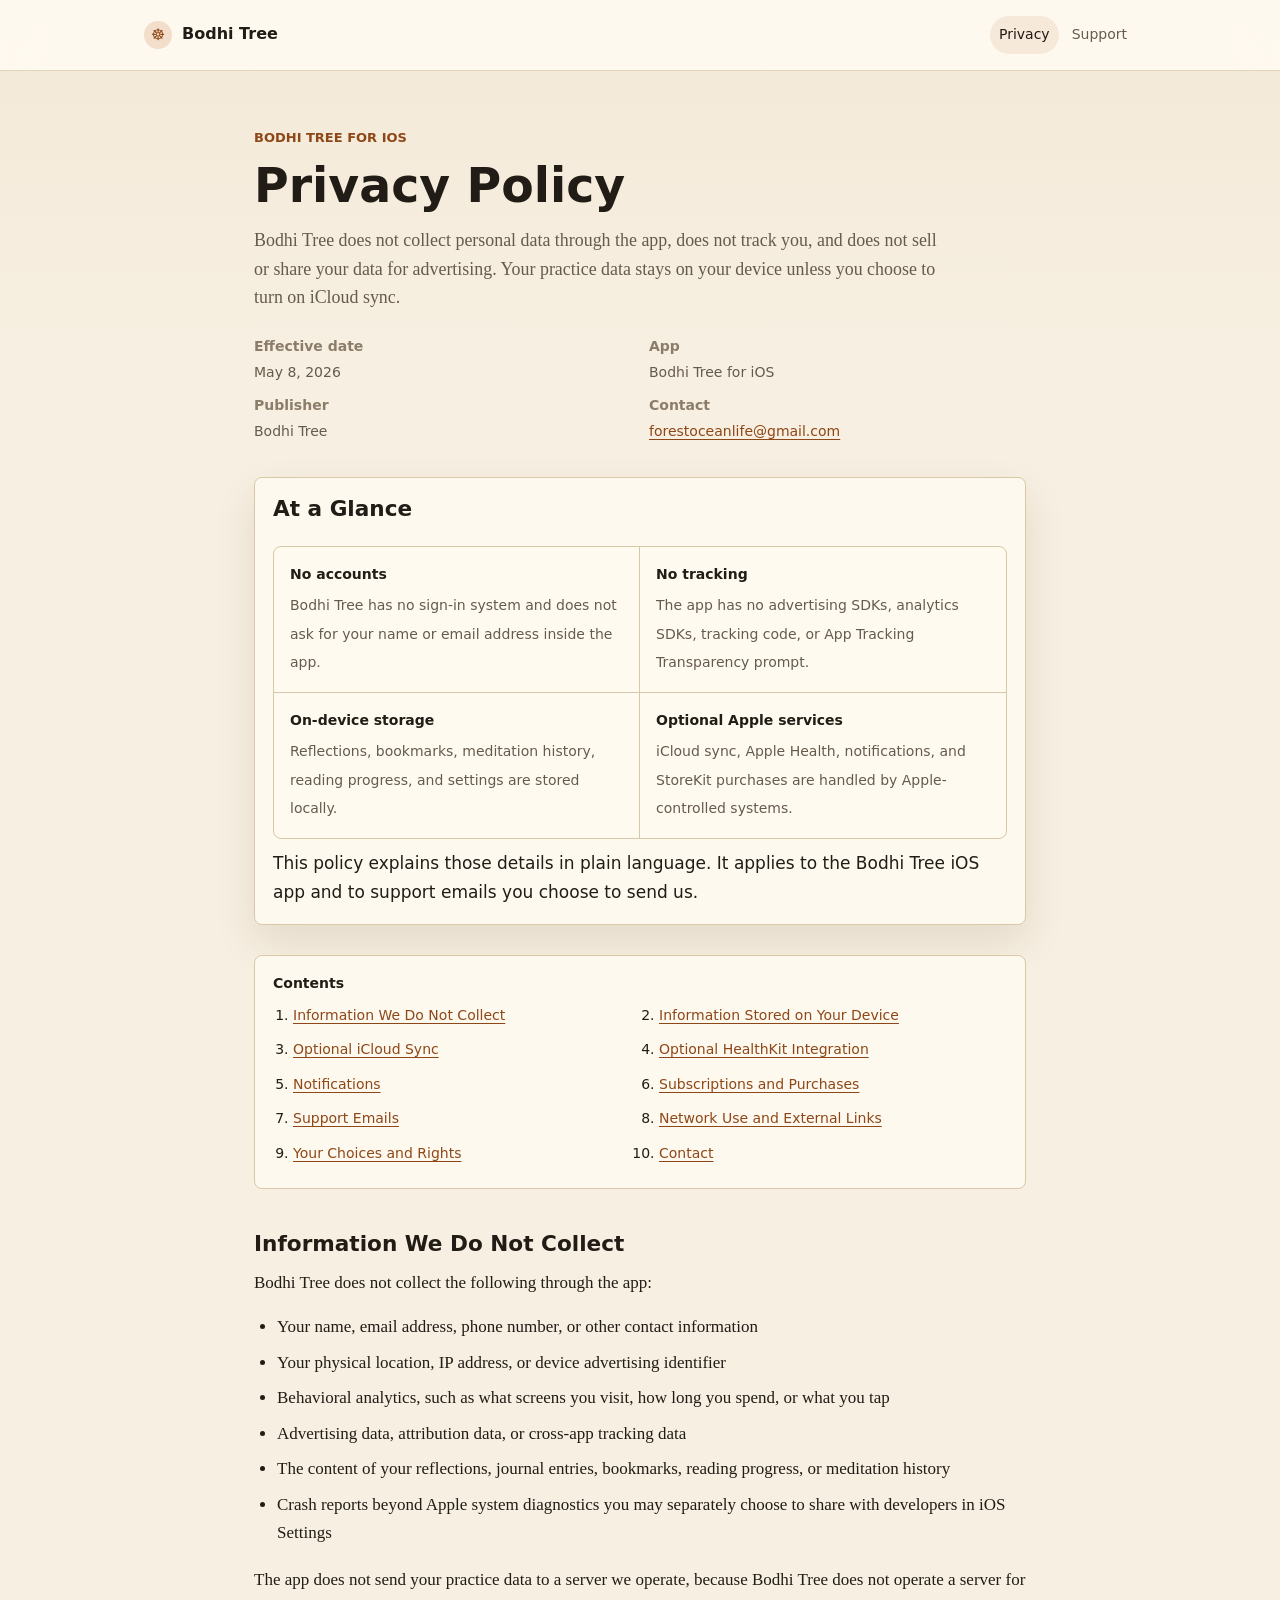
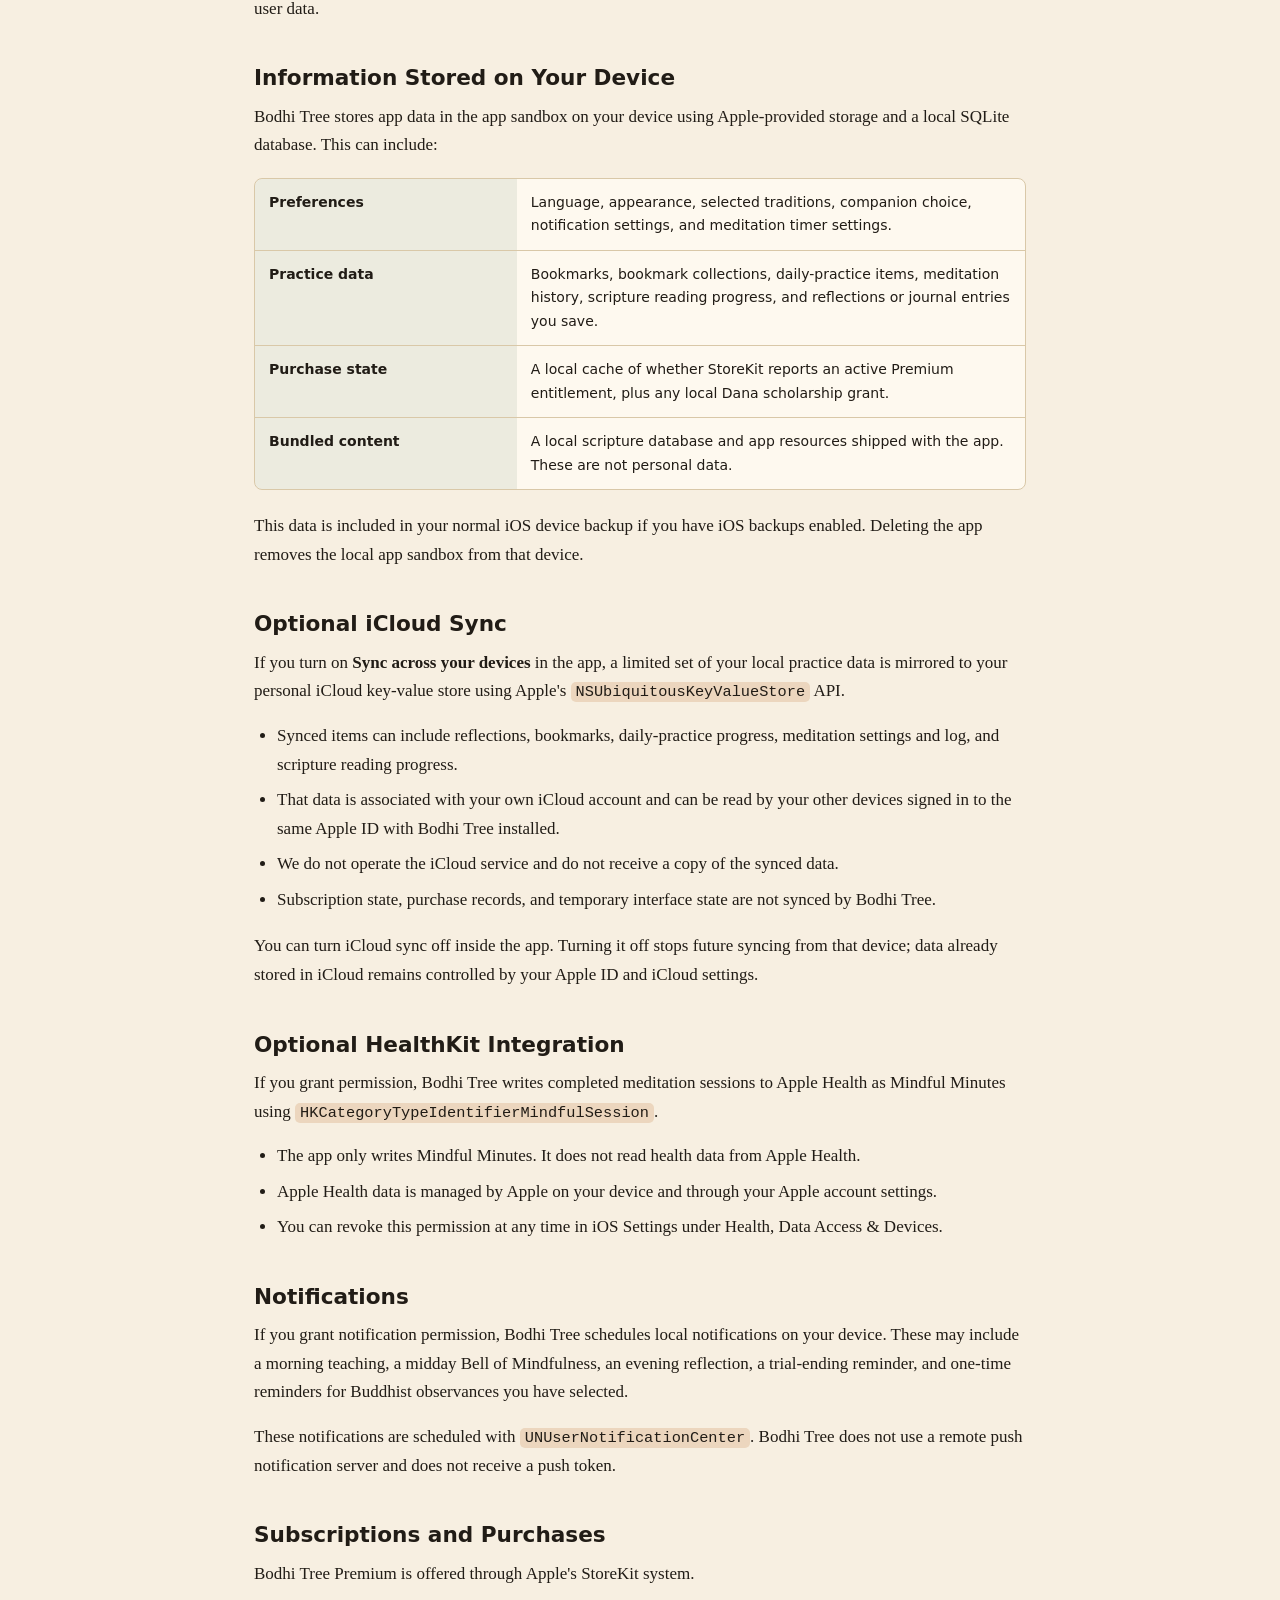
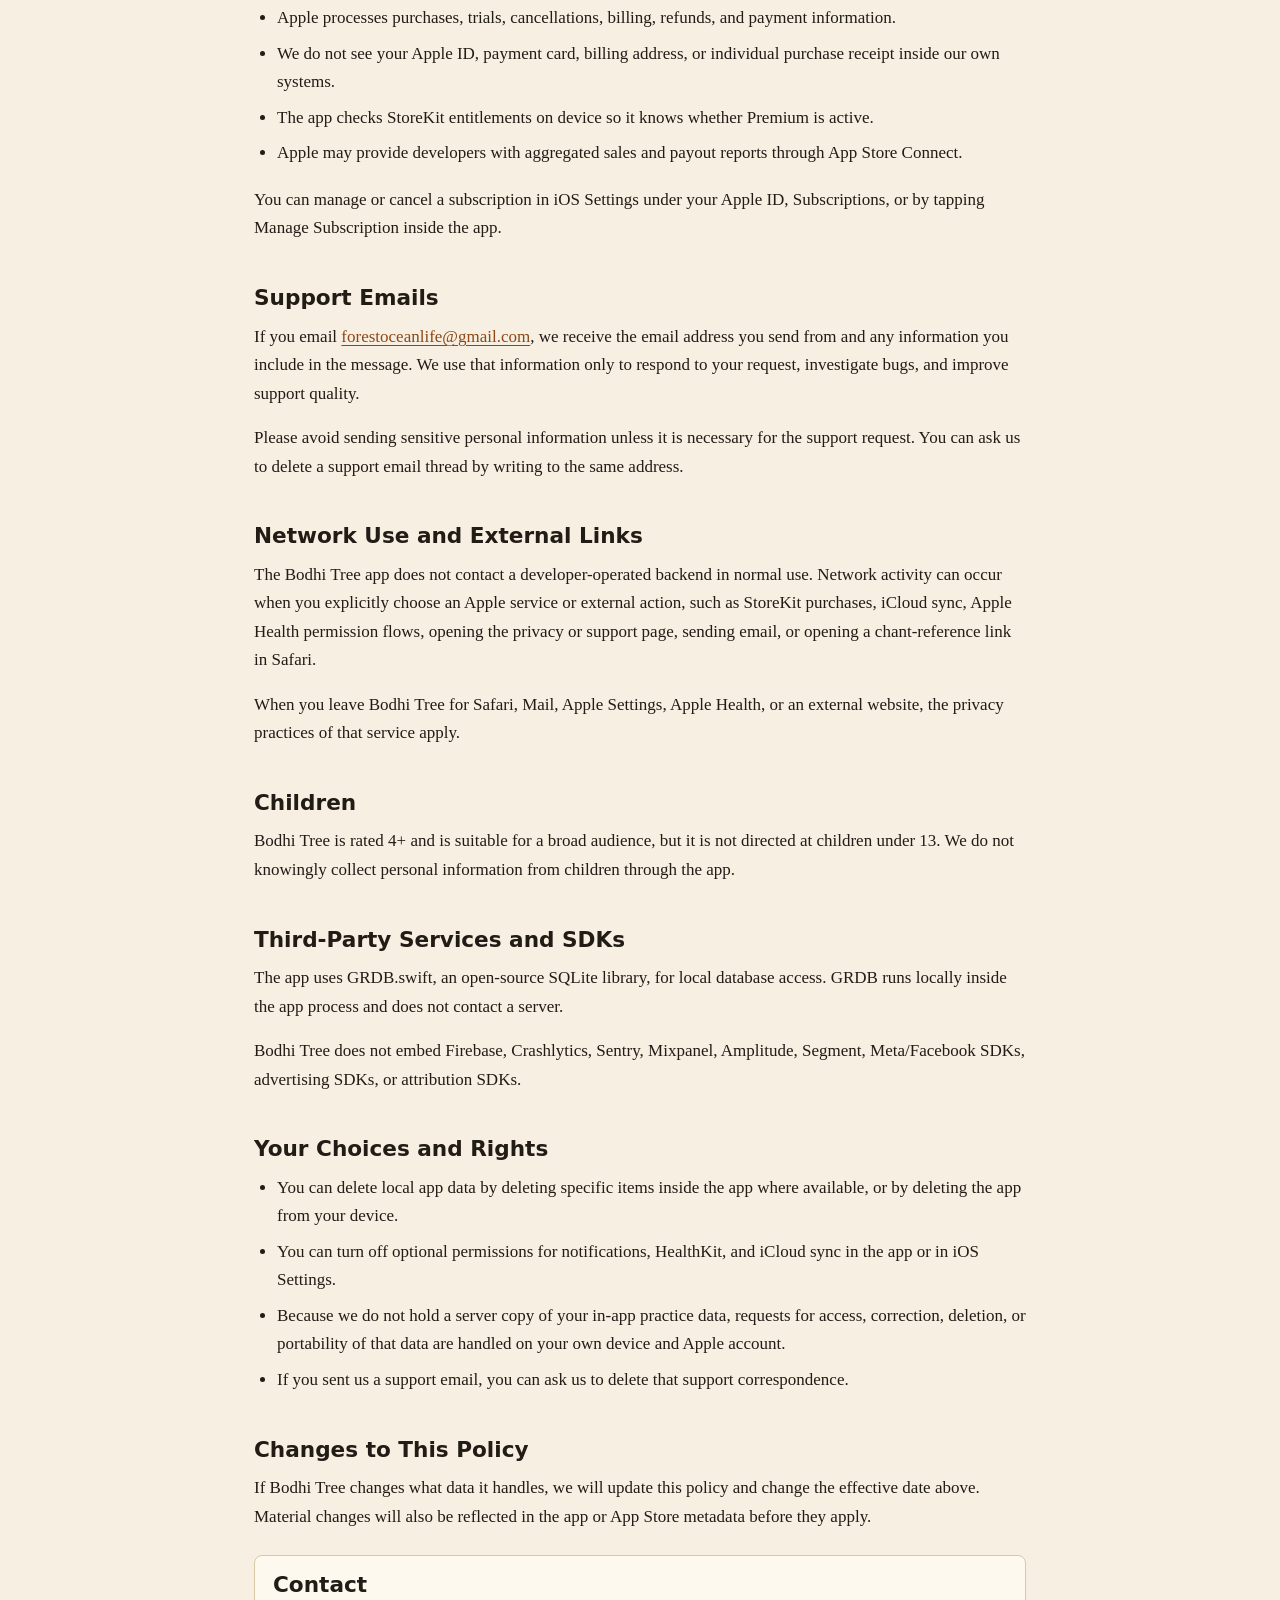
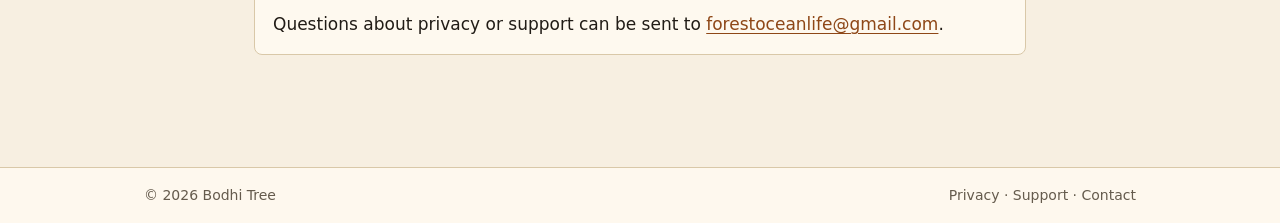
==== commit 6022e9b4: "Replace support@bodhitree.app with forestoceanlife@gmail.com everywhere; add Dana promo code section" ====
--- a/privacy/index.html
+++ b/privacy/index.html
@@ -42,7 +42,7 @@
         </div>
         <div>
           <dt>Contact</dt>
-          <dd><a href="mailto:support@bodhitree.app">support@bodhitree.app</a></dd>
+          <dd><a href="mailto:forestoceanlife@gmail.com">forestoceanlife@gmail.com</a></dd>
         </div>
       </dl>
     </section>
@@ -168,7 +168,7 @@
 
     <section id="support-email">
       <h2>Support Emails</h2>
-      <p>If you email <a href="mailto:support@bodhitree.app">support@bodhitree.app</a>, we receive the email address you send from and any information you include in the message. We use that information only to respond to your request, investigate bugs, and improve support quality.</p>
+      <p>If you email <a href="mailto:forestoceanlife@gmail.com">forestoceanlife@gmail.com</a>, we receive the email address you send from and any information you include in the message. We use that information only to respond to your request, investigate bugs, and improve support quality.</p>
       <p>Please avoid sending sensitive personal information unless it is necessary for the support request. You can ask us to delete a support email thread by writing to the same address.</p>
     </section>
 
@@ -206,7 +206,7 @@
 
     <section id="contact" class="page-note">
       <h2>Contact</h2>
-      <p>Questions about privacy or support can be sent to <a href="mailto:support@bodhitree.app">support@bodhitree.app</a>.</p>
+      <p>Questions about privacy or support can be sent to <a href="mailto:forestoceanlife@gmail.com">forestoceanlife@gmail.com</a>.</p>
     </section>
   </main>
 
@@ -216,7 +216,7 @@
       <span>
         <a href="../privacy/">Privacy</a> ·
         <a href="../support/">Support</a> ·
-        <a href="mailto:support@bodhitree.app">Contact</a>
+        <a href="mailto:forestoceanlife@gmail.com">Contact</a>
       </span>
     </div>
   </footer>
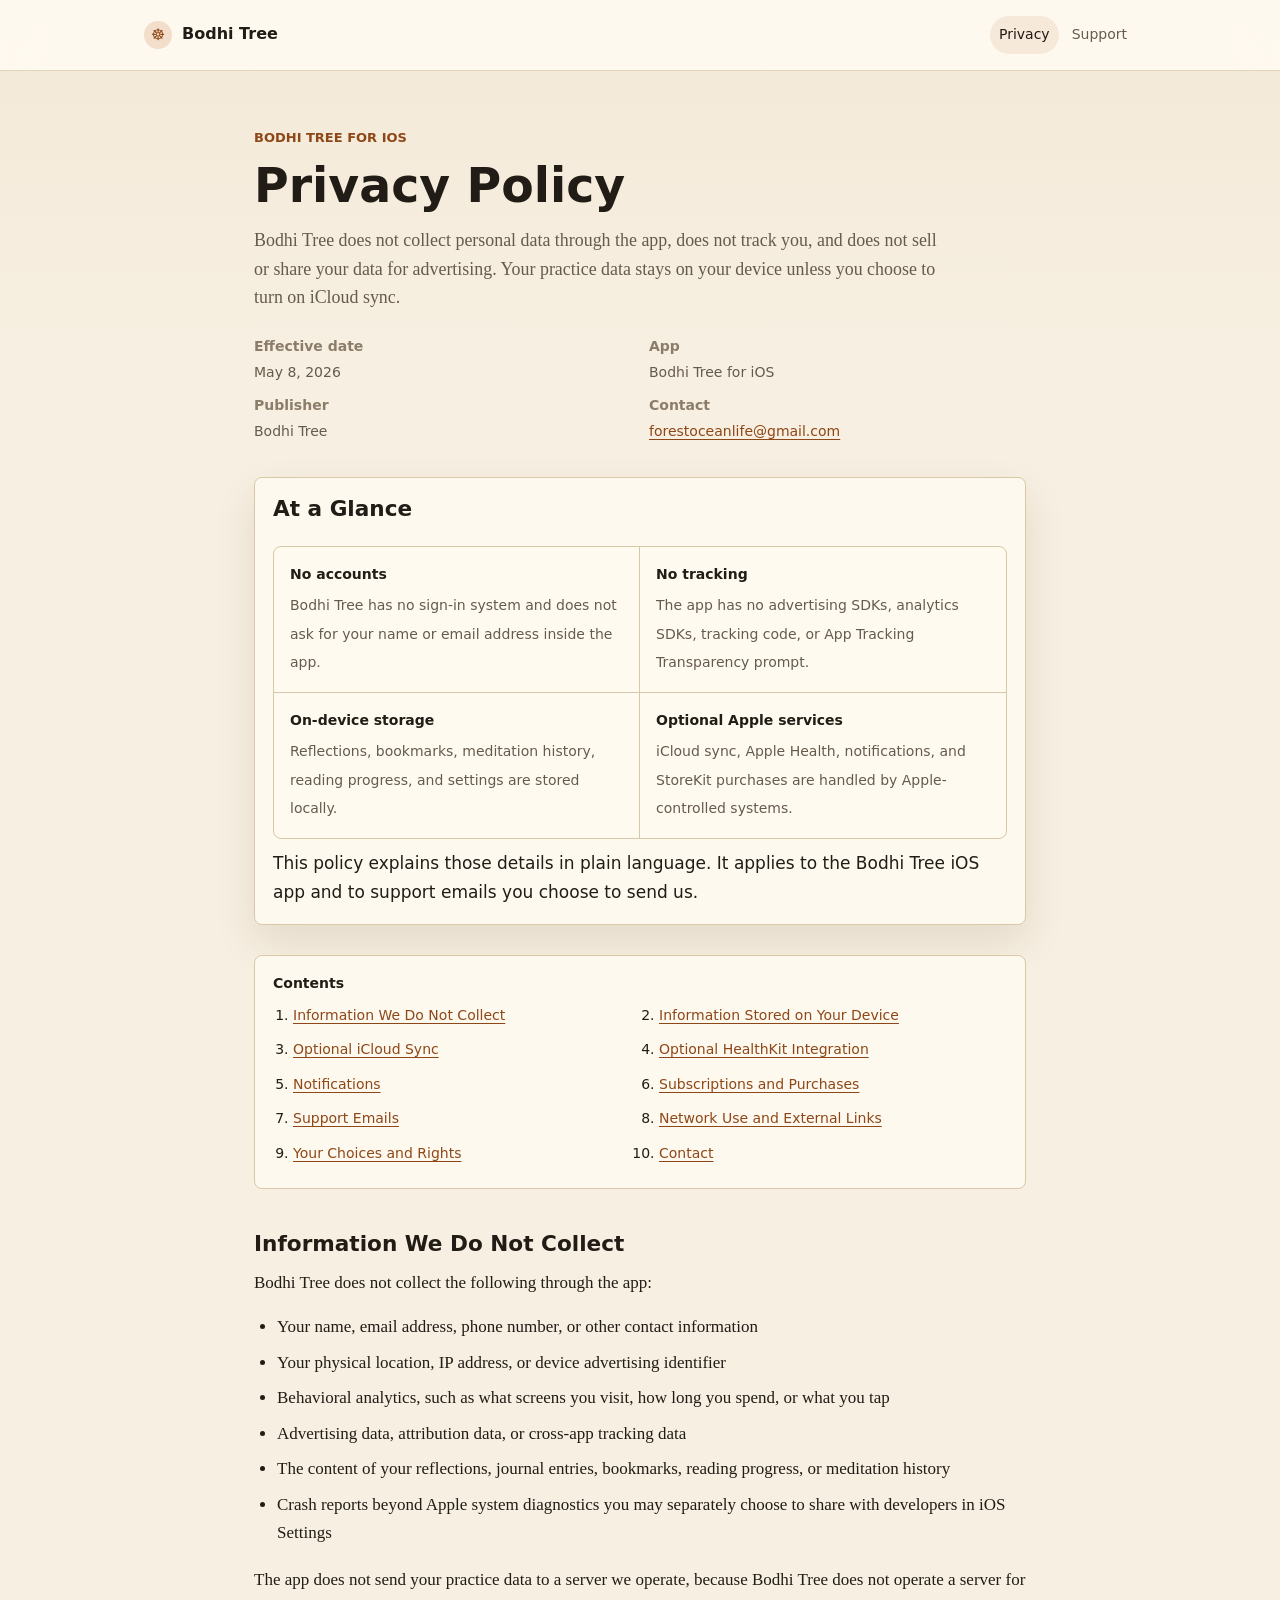
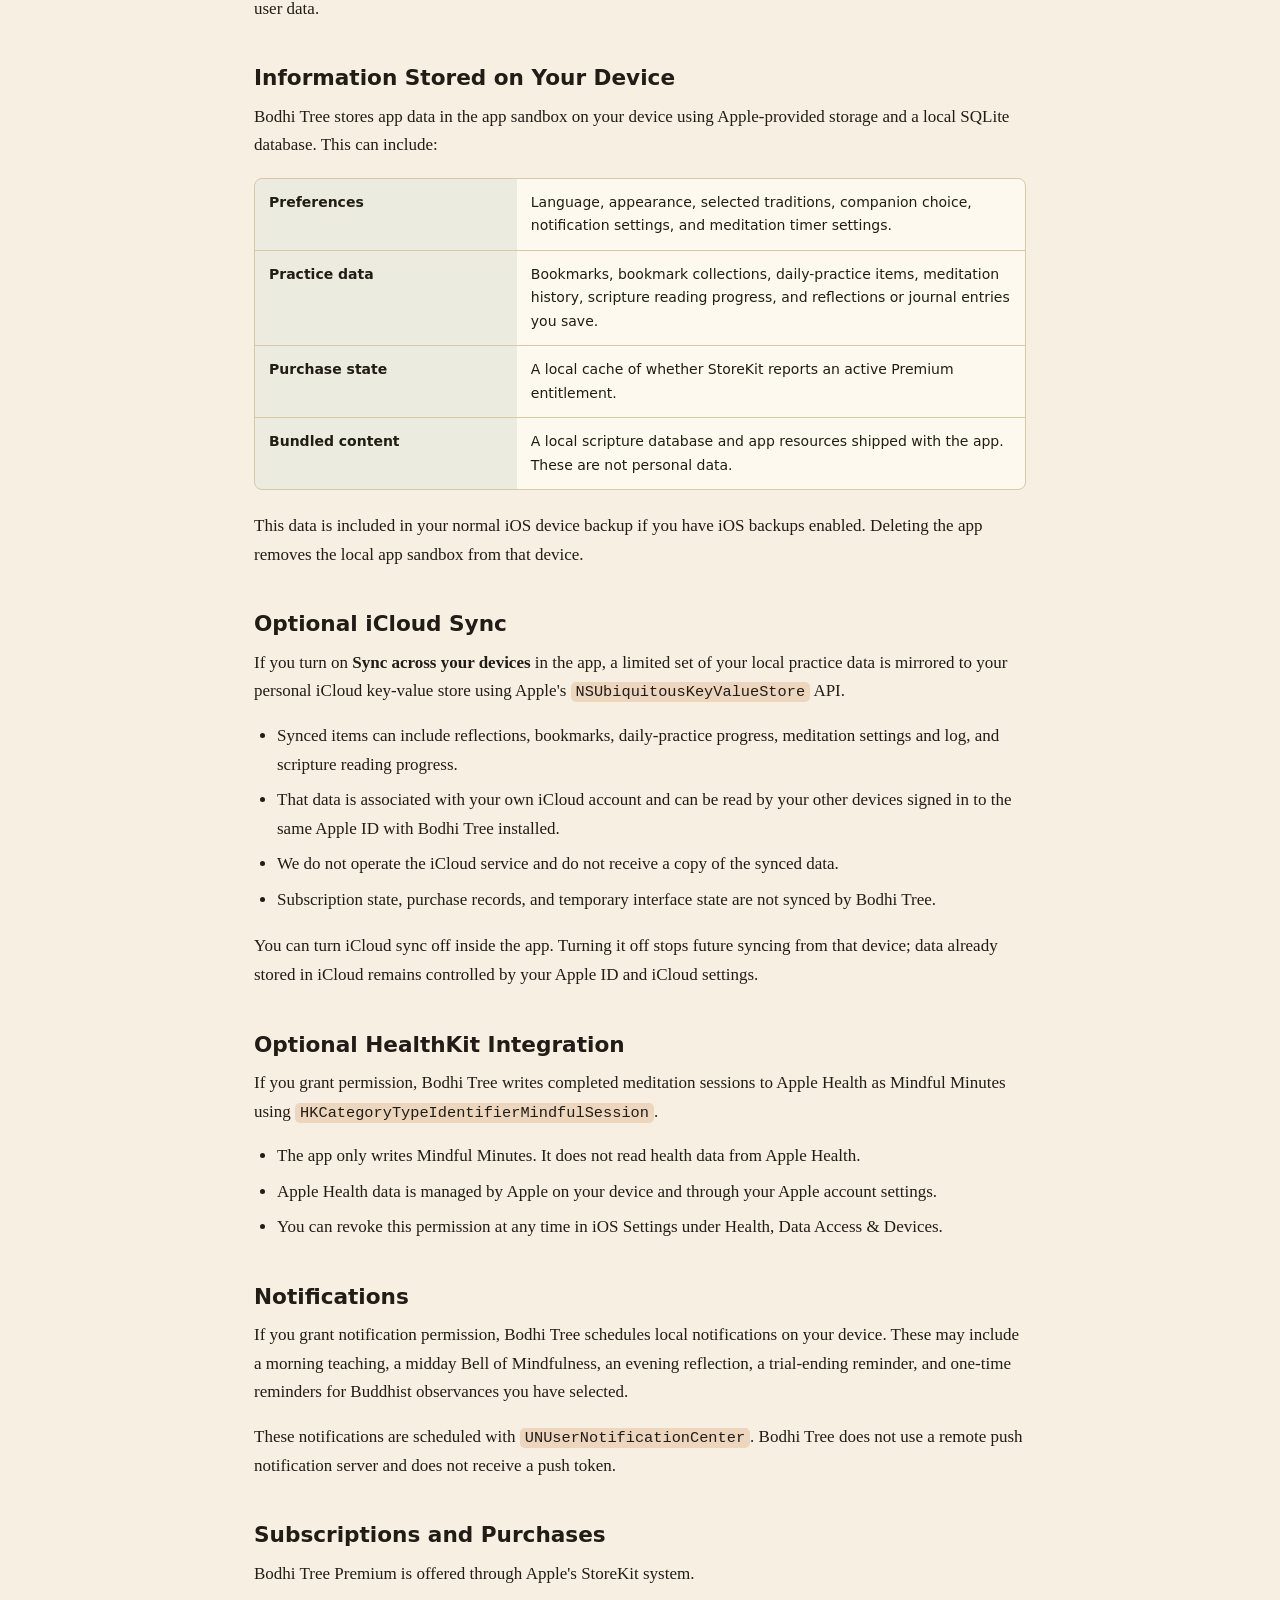
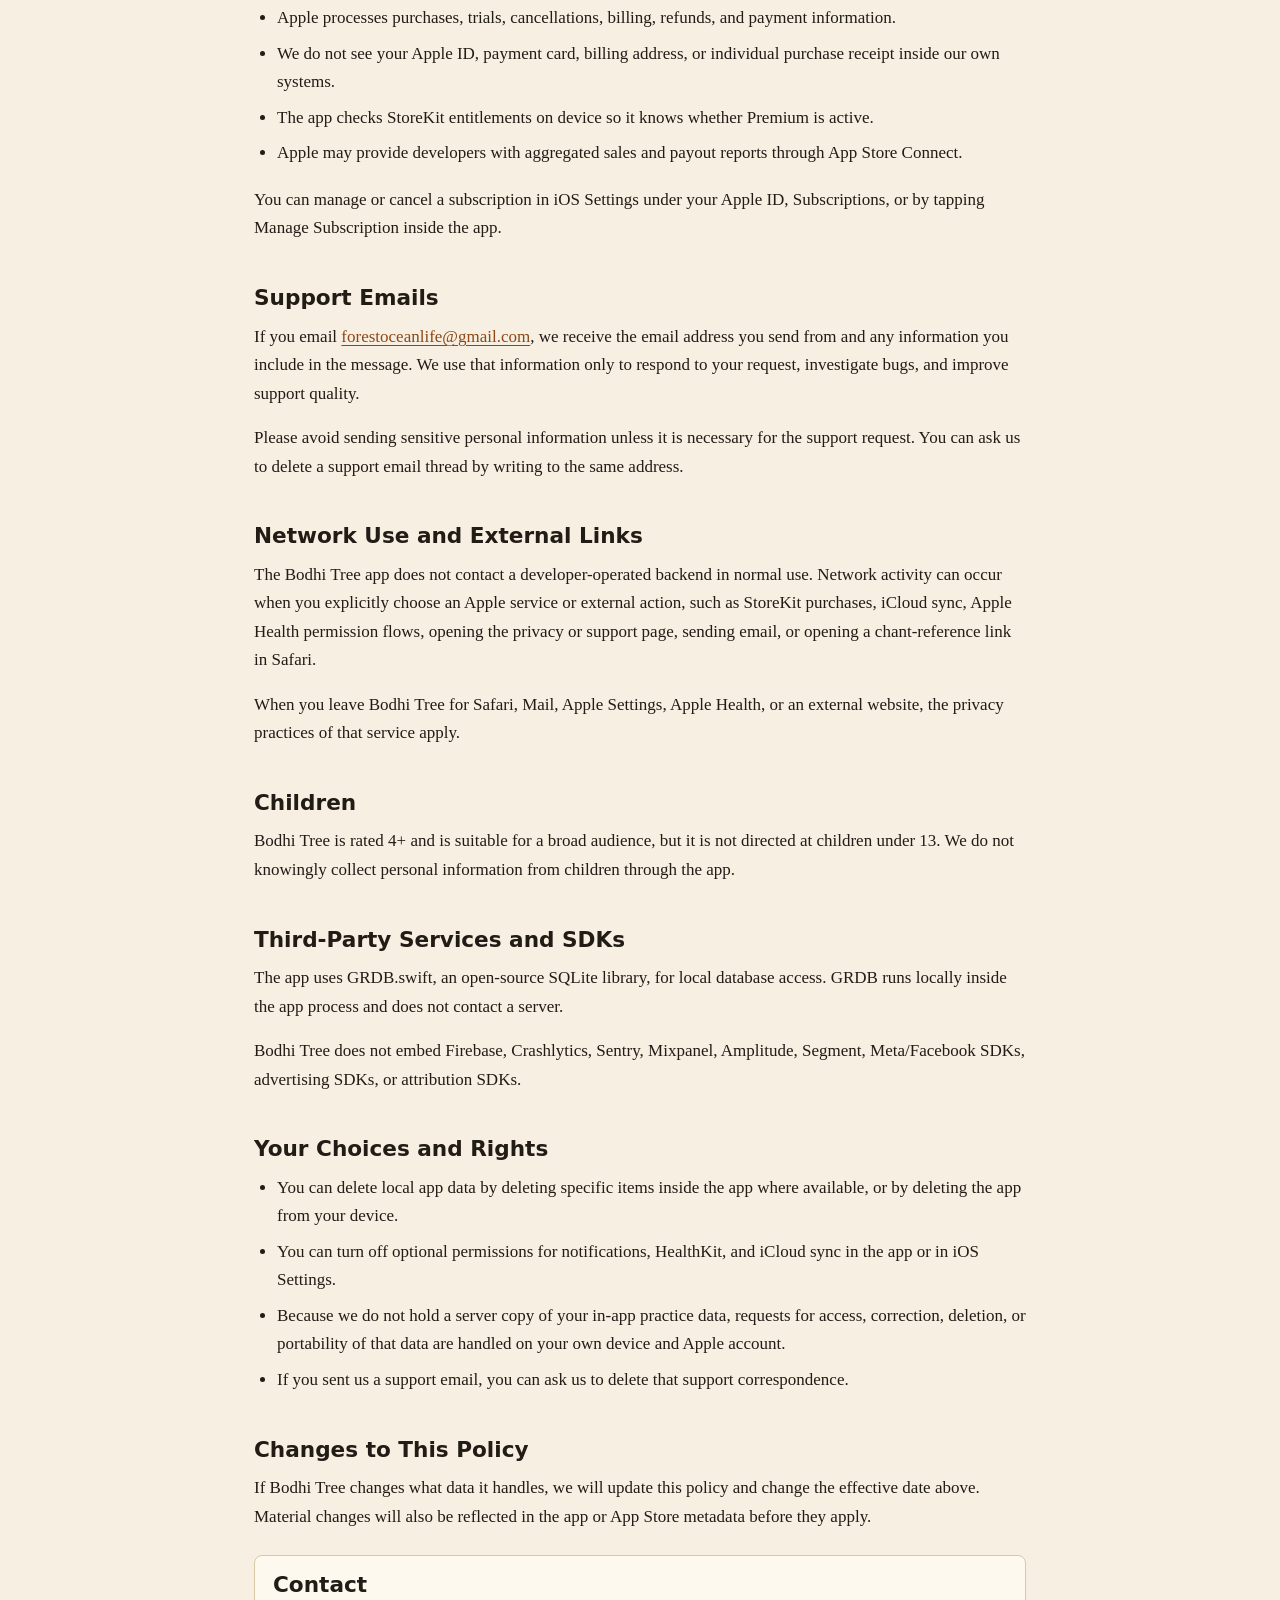
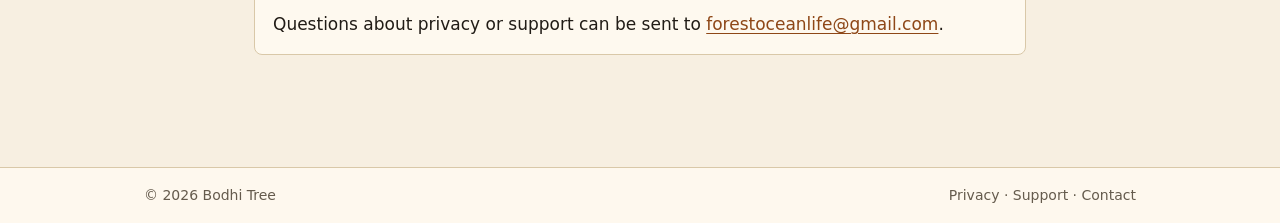
==== commit 95384138: "website update for prem" ====
--- a/privacy/index.html
+++ b/privacy/index.html
@@ -115,7 +115,7 @@
           </tr>
           <tr>
             <th scope="row">Purchase state</th>
-            <td>A local cache of whether StoreKit reports an active Premium entitlement, plus any local Dana scholarship grant.</td>
+            <td>A local cache of whether StoreKit reports an active Premium entitlement.</td>
           </tr>
           <tr>
             <th scope="row">Bundled content</th>
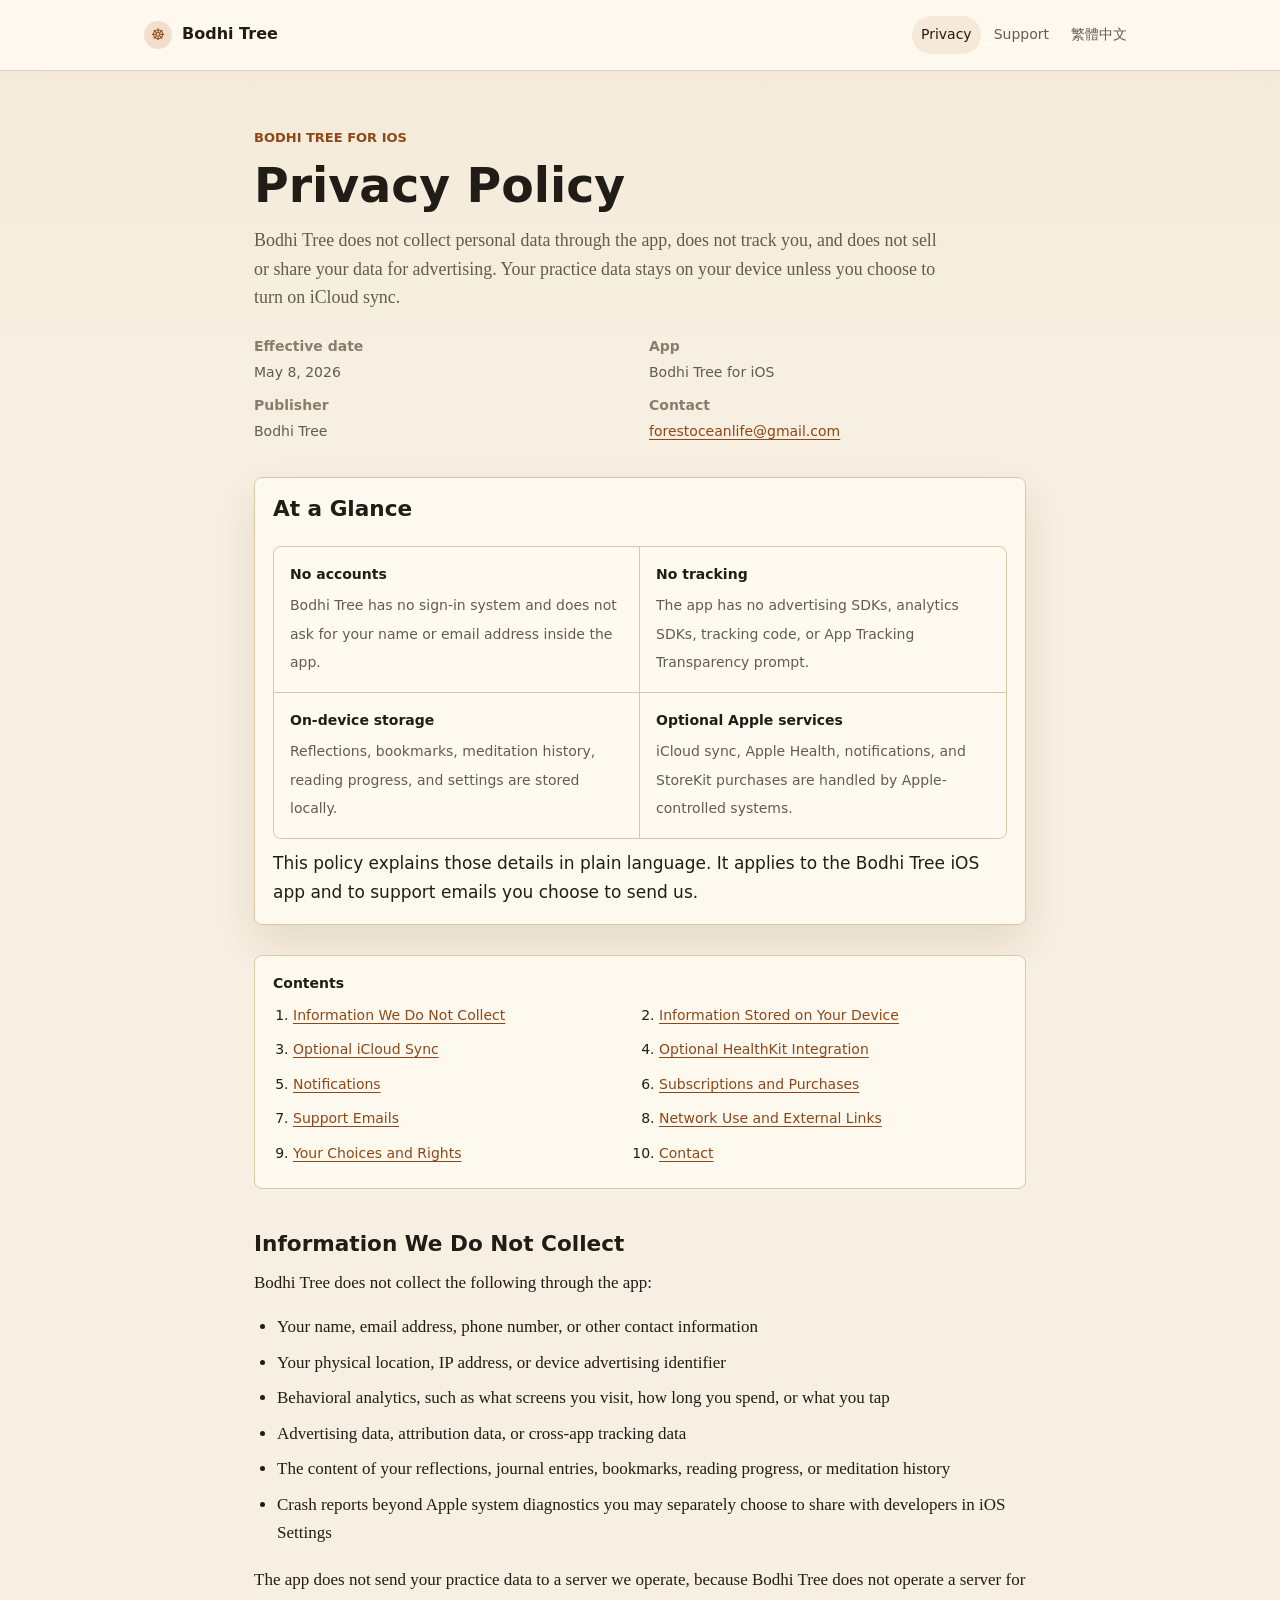
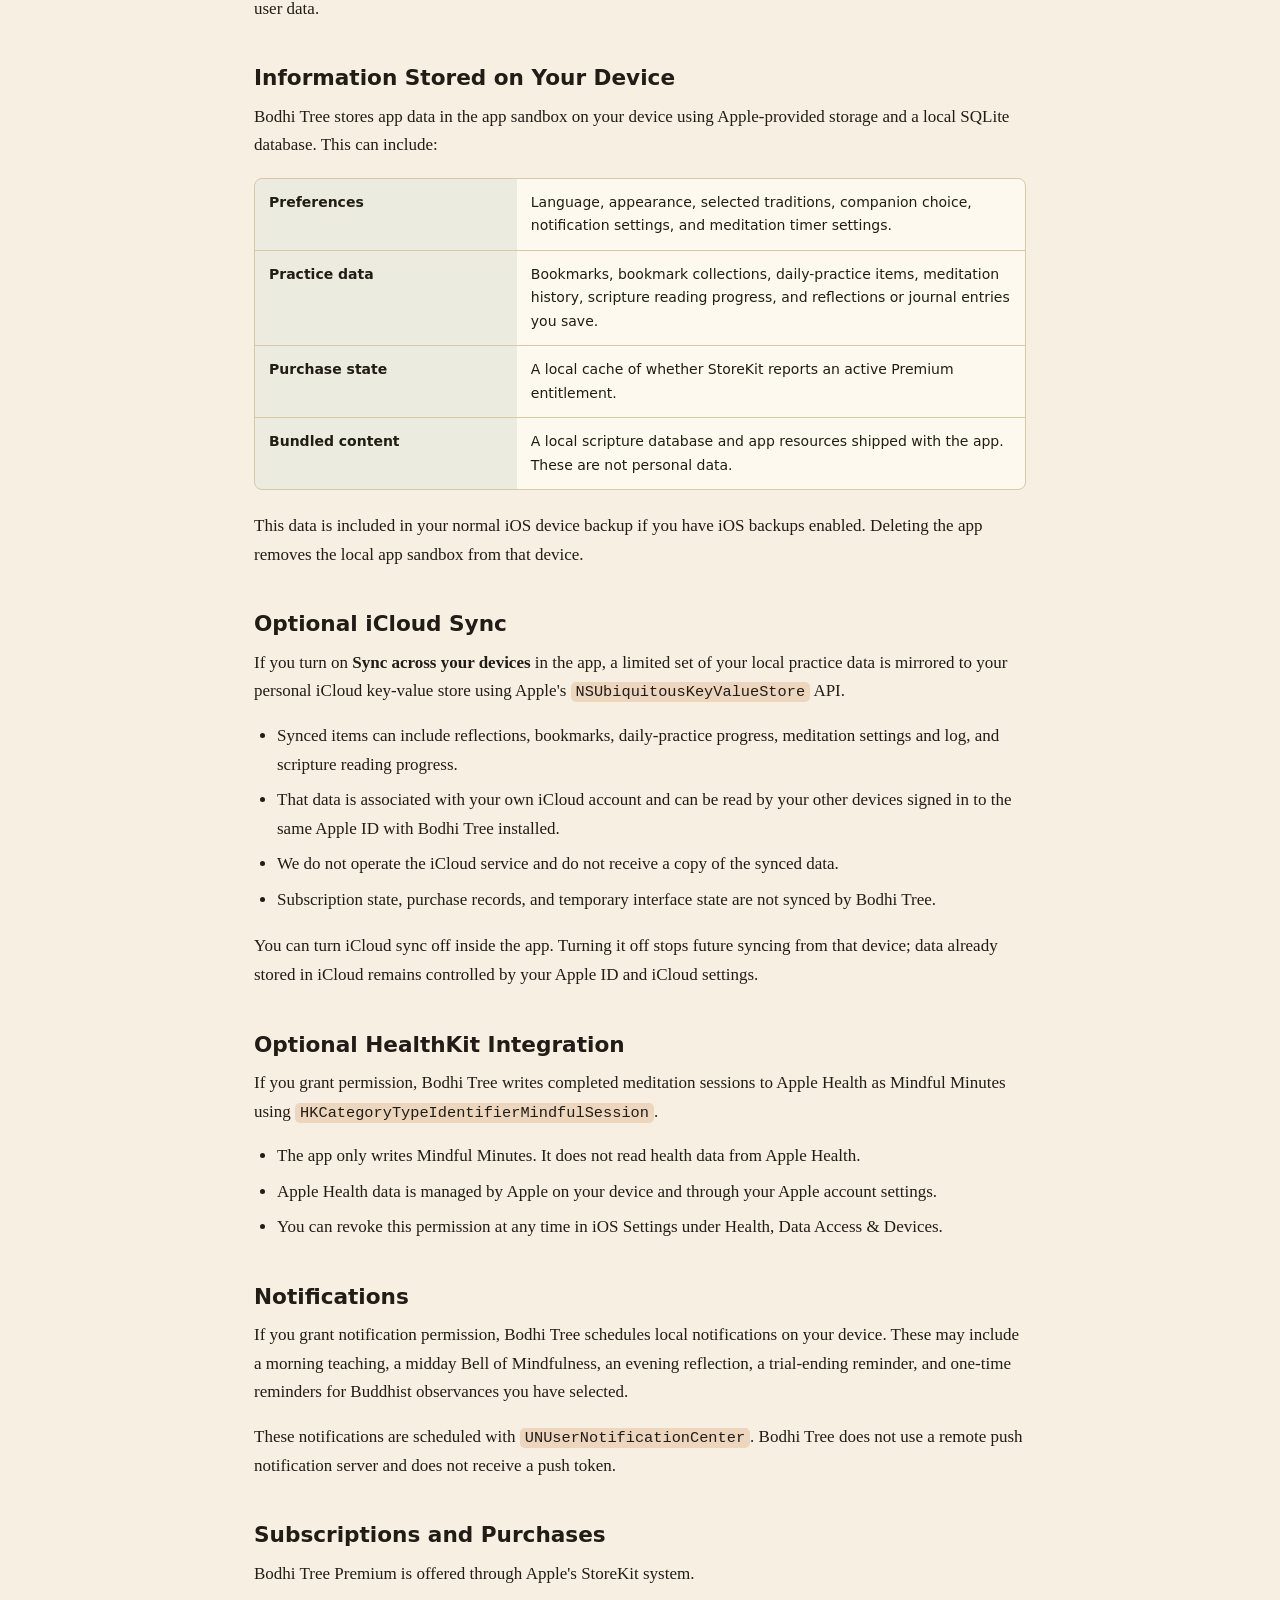
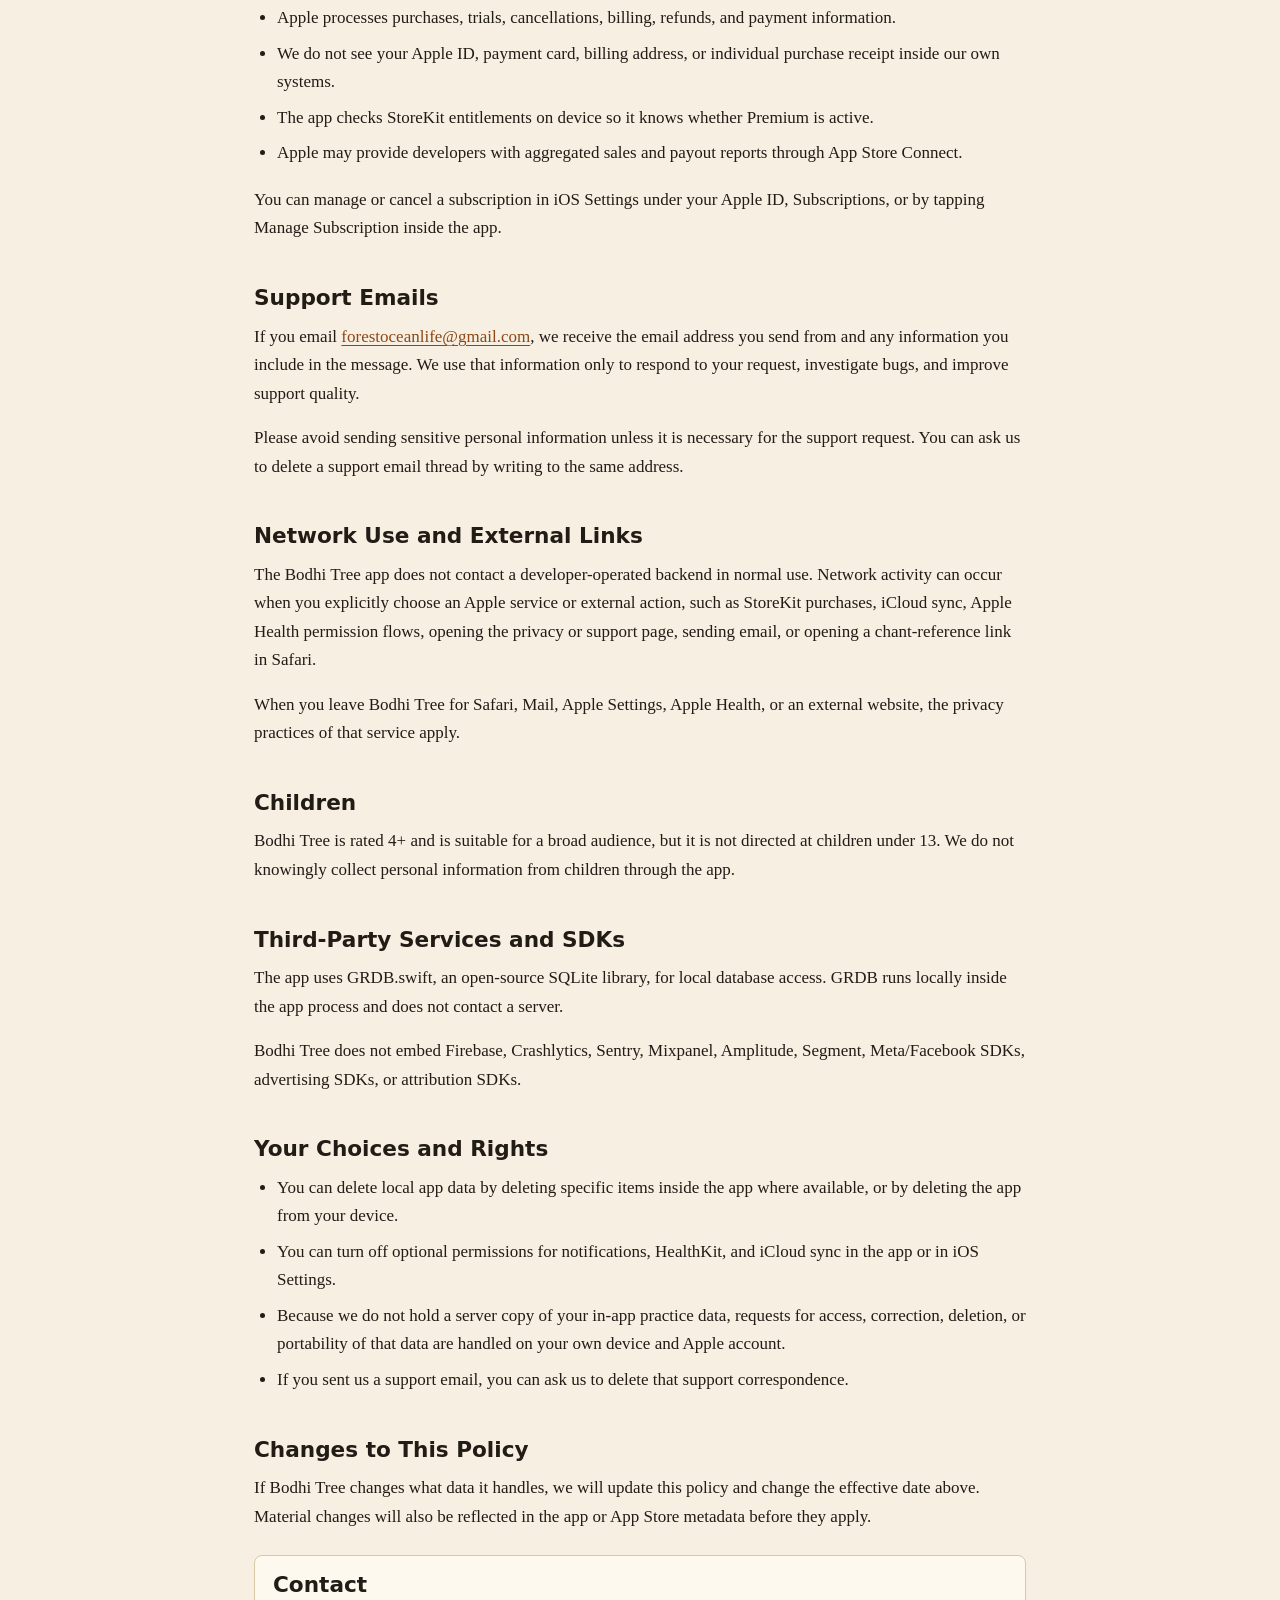
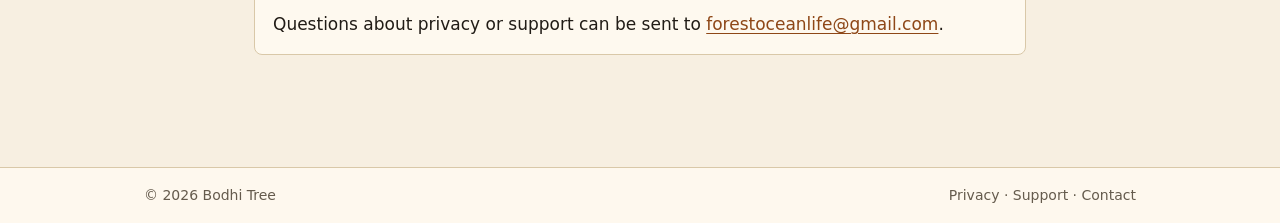
==== commit 8abbb7ae: "add Traditional Chinese support and privacy pages; drop "promo" framing from Dana Dana is generosity" ====
--- a/privacy/index.html
+++ b/privacy/index.html
@@ -6,6 +6,9 @@
   <title>Privacy Policy — Bodhi Tree</title>
   <meta name="description" content="Bodhi Tree for iOS does not collect personal data through the app, does not track users, and stores practice data on device unless optional iCloud sync is enabled." />
   <link rel="canonical" href="https://forestoceanlife.github.io/bodhi-tree/privacy/" />
+  <link rel="alternate" hreflang="en" href="https://forestoceanlife.github.io/bodhi-tree/privacy/" />
+  <link rel="alternate" hreflang="zh-Hant" href="https://forestoceanlife.github.io/bodhi-tree/privacy/zh-Hant/" />
+  <link rel="alternate" hreflang="x-default" href="https://forestoceanlife.github.io/bodhi-tree/privacy/" />
   <link rel="stylesheet" href="../styles.css" />
 </head>
 <body>
@@ -17,6 +20,7 @@
       <nav class="site-nav" aria-label="Primary">
         <a href="../privacy/" class="active" aria-current="page">Privacy</a>
         <a href="../support/">Support</a>
+        <a href="./zh-Hant/" hreflang="zh-Hant" lang="zh-Hant">繁體中文</a>
       </nav>
     </div>
   </header>
